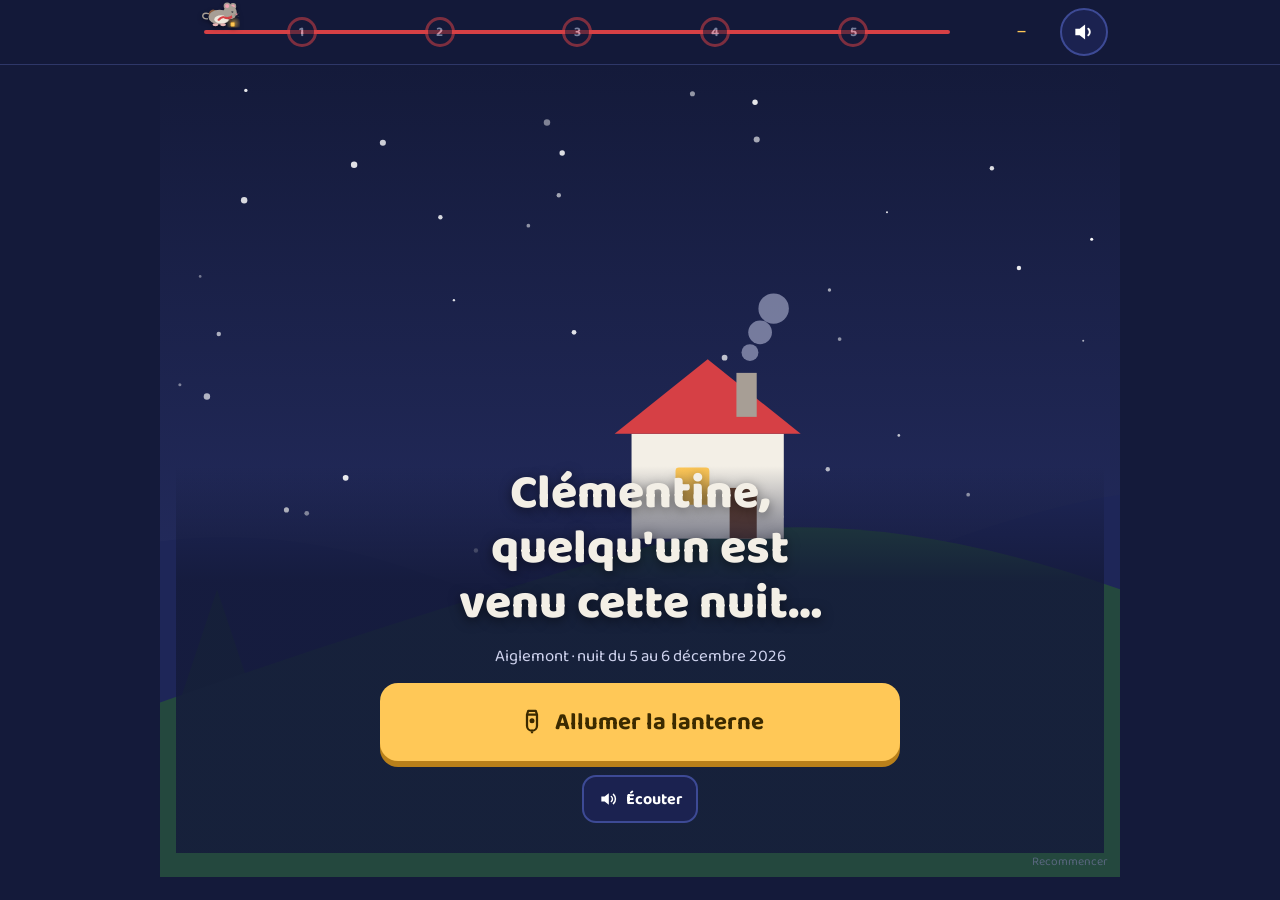
==== index.html @ ec17281b "La nuit de la Petite Souris" ====
<!doctype html>
<html lang="fr">
<head>
<meta charset="utf-8">
<meta name="viewport" content="width=device-width, initial-scale=1, viewport-fit=cover">
<meta name="robots" content="noindex, nofollow">
<meta name="theme-color" content="#141A3A">
<title>La nuit de la Petite Souris</title>
<link rel="icon" href="data:image/svg+xml,%3Csvg xmlns='http://www.w3.org/2000/svg' viewBox='0 0 64 64'%3E%3Ccircle cx='18' cy='18' r='12' fill='%23A79E95'/%3E%3Ccircle cx='46' cy='18' r='12' fill='%23A79E95'/%3E%3Ccircle cx='18' cy='18' r='7' fill='%23F2A3B5'/%3E%3Ccircle cx='46' cy='18' r='7' fill='%23F2A3B5'/%3E%3Ccircle cx='32' cy='36' r='22' fill='%23A79E95'/%3E%3Ccircle cx='24' cy='34' r='3' fill='%232B2B33'/%3E%3Ccircle cx='40' cy='34' r='3' fill='%232B2B33'/%3E%3Ccircle cx='32' cy='43' r='3.5' fill='%23E98BA0'/%3E%3Cpath d='M14 52q18 10 36 0v6q-18 10-36 0z' fill='%23D64045'/%3E%3C/svg%3E">
<link rel="stylesheet" href="css/style.css">
<link rel="stylesheet" href="css/diplome.css">
</head>
<body>
<header class="fil" id="fil"></header>
<main id="scene" class="scene" aria-live="polite"></main>
<div id="toast" role="status"></div>
<script src="config.js"></script>
<script src="js/data.js"></script>
<script src="js/art.js"></script>
<script src="js/audio.js"></script>
<script src="js/tts.js"></script>
<script src="js/certificat.js"></script>
<script src="js/app.js"></script>
</body>
</html>
---- css/style.css ----
/* La nuit de la Petite Souris — styles (tablette et téléphone d'abord) */
@font-face{font-family:'Baloo 2';src:url('../fonts/baloo2.woff2') format('woff2');font-weight:400 800;font-display:swap}
@font-face{font-family:'Patrick Hand';src:url('../fonts/patrickhand.woff2') format('woff2');font-display:swap}
@font-face{font-family:'Share Tech Mono';src:url('../fonts/sharetechmono.woff2') format('woff2');font-display:swap}
@font-face{font-family:'Libre Baskerville';src:url('../fonts/librebaskerville.woff2') format('woff2');font-display:swap}
@font-face{font-family:'Libre Baskerville';src:url('../fonts/librebaskerville-italic.woff2') format('woff2');font-style:italic;font-display:swap}

:root{
  --nuit:#141A3A; --nuit2:#273066; --nuit3:#1b2250; --encre:#1F2235; --papier:#FFF6E0; --papier2:#f7ecd0;
  --lanterne:#FFC857; --lanterne2:#b9801a; --rouge:#D64045; --rouge2:#9a2a32; --rose:#F2A3B5; --souris:#A79E95;
  --foret:#2F5D50; --meuse:#3E7C8F; --cam:#39FF14; --cam2:#2fbf2f; --cambg:#06180B; --or:#C9A227; --clair:#F3EFE6; --muet:#cfd3ee;
  --display:'Baloo 2','Trebuchet MS',sans-serif; --hand:'Patrick Hand','Segoe Print','Comic Sans MS',cursive; --mono:'Share Tech Mono',Consolas,monospace; --serif:'Libre Baskerville',Georgia,serif;
  --fil-h:64px;
}
*{box-sizing:border-box}
html{-webkit-text-size-adjust:100%}
body{margin:0;background:var(--nuit);color:var(--clair);font-family:var(--display);font-size:18px;line-height:1.4;overflow-x:hidden;min-height:100%}
button,a.btn{font-family:inherit}
h1,h2,h3{line-height:1.15;margin:0;text-wrap:balance}
p{margin:.4rem 0}
.ico{width:1.25em;height:1.25em;flex:none}
[hidden]{display:none!important}
:focus-visible{outline:3px solid var(--lanterne);outline-offset:2px}

/* ---------- Fil rouge (en-tête) ---------- */
.fil{position:sticky;top:0;z-index:20;background:rgba(20,26,58,.92);backdrop-filter:blur(6px);border-bottom:1px solid #2e3768;padding-top:env(safe-area-inset-top,0px)}
.fil-in{display:flex;align-items:center;gap:10px;max-width:960px;margin:0 auto;height:var(--fil-h);padding-left:max(12px,env(safe-area-inset-left,0px));padding-right:max(12px,env(safe-area-inset-right,0px))}
.ruban{position:relative;flex:1;height:44px;min-width:0}
.fil-ligne{position:absolute;left:4%;right:4%;top:50%;height:4px;margin-top:-2px;background:var(--rouge);border-radius:2px}
.perle{position:absolute;top:50%;width:30px;height:30px;margin:-15px 0 0 -15px;border-radius:50%;border:3px solid var(--rouge);background:var(--nuit);color:var(--muet);font:700 .85rem var(--display);padding:0;cursor:pointer}
.perle[data-n="1"]{left:16%}.perle[data-n="2"]{left:33%}.perle[data-n="3"]{left:50%}.perle[data-n="4"]{left:67%}.perle[data-n="5"]{left:84%}
.perle.faite{background:var(--rouge);color:#fff}
.perle.active{background:var(--lanterne);border-color:var(--lanterne);color:#3b2a00;transform:scale(1.15)}
.perle:not(.ouverte){opacity:.55}
.fil-souris{position:absolute;top:50%;left:6%;width:38px;height:30px;margin:-34px 0 0 -19px;transition:left .8s cubic-bezier(.4,0,.2,1);pointer-events:none;filter:drop-shadow(0 2px 2px rgba(0,0,0,.5))}
.fil-souris svg{width:100%;height:100%}
.heure{font-family:var(--mono);font-size:1.05rem;color:var(--lanterne);min-width:3.4em;text-align:center;font-variant-numeric:tabular-nums}
.btn-ico{width:48px;height:48px;border-radius:50%;border:2px solid #3d4a95;background:#1b2250;color:#fff;display:grid;place-items:center;cursor:pointer;padding:0}
.btn-ico .ico{width:26px;height:26px}

/* ---------- Mise en page générale ---------- */
.scene{max-width:960px;margin:0 auto;padding:12px max(16px,env(safe-area-inset-left,0px)) 48px max(16px,env(safe-area-inset-right,0px))}
.barre{display:flex;flex-wrap:wrap;align-items:center;justify-content:space-between;gap:8px 12px;margin:4px 0 10px}
.barre h2{font-size:clamp(1.35rem,4.6vw,1.9rem);font-weight:800}
.actions{display:flex;gap:8px;flex-wrap:wrap}
.consigne{color:var(--muet);font-size:1.05rem;margin:0 0 10px}
.fin{display:flex;flex-direction:column;align-items:center;gap:12px;margin:16px 0 8px}

/* Boutons : gros, pour le pouce */
.btn{min-height:64px;font:700 1.2rem var(--display);border-radius:18px;padding:0 1.3rem;border:0;cursor:pointer;display:inline-flex;align-items:center;justify-content:center;gap:.5rem;text-decoration:none;color:inherit;-webkit-tap-highlight-color:transparent;transition:transform .12s,box-shadow .12s}
.btn:active{transform:translateY(3px)}
.btn-grand{width:100%;max-width:520px;min-height:78px;font-size:1.5rem}
.btn-or{background:var(--lanterne);color:#3b2a00;box-shadow:0 6px 0 var(--lanterne2)}
.btn-or:active{box-shadow:0 3px 0 var(--lanterne2)}
.btn-rouge{background:var(--rouge);color:#fff;box-shadow:0 6px 0 var(--rouge2)}
.btn-rouge:active{box-shadow:0 3px 0 var(--rouge2)}
.btn-petit{min-height:48px;font-size:1rem;background:#1b2250;color:#fff;border:2px solid #3d4a95;border-radius:14px;padding:0 .9rem}
.btn-petit.on,.btn-petit.parle{background:#3d4a95}
.btn small{font-size:.75em;font-weight:500;opacity:.8}

/* ---------- Chapitre 0 ---------- */
.ch0{position:relative;min-height:calc(100vh - var(--fil-h) - 24px);display:flex;flex-direction:column;justify-content:flex-end;margin:-12px calc(-1 * max(16px,env(safe-area-inset-left,0px))) -48px calc(-1 * max(16px,env(safe-area-inset-right,0px)));padding:0 max(16px,env(safe-area-inset-left,0px)) 24px}
.ch0 .ciel{position:absolute;inset:0;overflow:hidden;z-index:0}
.ciel-svg{width:100%;height:100%;display:block}
.ch0-texte{position:relative;z-index:1;display:flex;flex-direction:column;align-items:center;gap:14px;text-align:center;padding-bottom:12px;background:linear-gradient(transparent,rgba(20,26,58,.85) 30%)}
.titre{font-size:clamp(1.8rem,6.5vw,3rem);font-weight:800;text-shadow:0 3px 12px rgba(0,0,0,.5);max-width:14ch}
.sous{color:var(--muet);font-size:1.05rem;margin:0}
.recommencer{position:absolute;right:12px;bottom:6px;z-index:2;font-size:.75rem;color:#6e7399;text-decoration:none;opacity:.7}
.ciel-svg .chemin0,.ciel-svg .qui{opacity:0;transition:opacity 1s}
.ch0.allume .ciel-svg .chemin0,.ch0.allume .ciel-svg .qui{opacity:1}
.ciel-svg .fenetre{animation:lueur 3s ease-in-out infinite alternate}
.ciel-svg .fumee circle{animation:fumee 4s ease-in-out infinite}
.ciel-svg .fumee circle:nth-child(2){animation-delay:1.3s}.ciel-svg .fumee circle:nth-child(3){animation-delay:2.6s}
@keyframes lueur{from{opacity:.75}to{opacity:1}}
@keyframes fumee{0%{opacity:0;transform:translateY(0)}30%{opacity:.5}100%{opacity:0;transform:translateY(-18px)}}
.ch0.allume #btn-start{box-shadow:0 0 0 6px rgba(255,200,87,.35),0 6px 0 var(--lanterne2)}

/* ---------- Chapitre 1 : carte et journal ---------- */
.carte-wrap{border-radius:16px;overflow:hidden;border:2px solid #2e3768;background:var(--nuit)}
.carte{width:100%;height:auto;display:block}
.carte .lbl{font-family:var(--display);font-size:22px;font-weight:700;fill:#cfd3ee;text-anchor:middle}
.carte .lbl.petit{font-size:17px}
.carte #bateau{opacity:0;transition:opacity .3s}
.carte #bateau.on{opacity:1}
.carte #marqueur.flotte use{transform:translateY(-6px)}
.carte #marqueur.tremble{animation:tremble .5s ease-in-out 3}
@keyframes tremble{0%,100%{translate:0 0}25%{translate:-4px 0}75%{translate:4px 0}}
.carte .tap{cursor:pointer}
.carte #marionnettiste.pouss .geant{transform:translateY(-6px)}
.carte .geant{transition:transform .2s}
.journal{list-style:none;padding:0;margin:12px 0 0;display:grid;gap:6px;max-height:38vh;overflow:auto;scroll-behavior:smooth}
.journal li{display:grid;grid-template-columns:62px 1fr;gap:10px;align-items:baseline;background:var(--nuit3);border-radius:12px;padding:8px 12px;animation:pop .35s ease-out}
.journal time{font-family:var(--mono);color:var(--lanterne);font-size:1rem}
.journal li.alerte{background:#4a1f26;border:2px solid var(--rouge);font-weight:700}
@keyframes pop{from{opacity:0;transform:translateY(8px)}to{opacity:1;transform:none}}
.alerte-txt{display:flex;align-items:center;gap:8px;font-weight:800;font-size:1.25rem;color:var(--rouge);background:#2a1418;border-radius:12px;padding:8px 14px;margin:0}

/* ---------- Chapitre 2 : le jeu ---------- */
.jeu-wrap{border-radius:16px;overflow:hidden;border:2px solid #2e3768}
.jeu{width:100%;height:auto;display:block}
.jeu .z{font-family:var(--display);font-weight:800;font-size:30px;fill:#F3EFE6}
.jeu .z.petit{font-size:22px}
.jeu #zzz{opacity:1;transition:opacity .2s}
.jeu #chat:not([data-etat="dort"]) #zzz{opacity:0}
.jeu #chat[data-etat="dort"] .z{animation:zz 1.6s ease-in-out infinite}
.jeu #chat[data-etat="dort"] .z.petit{animation-delay:.5s}
@keyframes zz{0%{opacity:.3;transform:translateY(0)}50%{opacity:1;transform:translateY(-6px)}100%{opacity:.3;transform:translateY(0)}}
.jeu #chat[data-etat="reveille"] .oeil-ferme,.jeu #chat:not([data-etat="reveille"]) .oeil-ouvert{display:none}
.jeu #chat:not([data-etat="baille"]) .bouche-ouverte,.jeu #chat[data-etat="baille"] .bouche-fermee{display:none}
.jeu #queue{transform-box:fill-box;transform-origin:100% 50%}
.jeu #chat[data-etat="baille"] #queue{animation:twitch .22s ease-in-out 5}
.jeu #chat[data-etat="reveille"] #queue{animation:twitch .35s ease-in-out infinite}
@keyframes twitch{0%,100%{transform:rotate(0)}50%{transform:rotate(-14deg)}}
.jeu #bulle{opacity:0;transition:opacity .15s}
.jeu #bulle.on{opacity:1}
.jeu .bulle-txt{font-family:var(--display);font-weight:800;font-size:26px;fill:#1F2235;text-anchor:middle}
.jeu #jeu-souris{transition:transform .15s linear}
.jeu #jeu-souris.boule use{transform:scale(.85) translate(10px,16px) rotate(-10deg)}
.jeu #jeu-souris.marche .p1{animation:pas .3s ease-in-out infinite}
.jeu #jeu-souris.marche .p2{animation:pas .3s ease-in-out infinite reverse}
@keyframes pas{0%,100%{transform:translateX(0)}50%{transform:translateX(6px)}}
.jeu #jeu-souris.saute{animation:saut .6s ease-in-out 3}
@keyframes saut{0%,100%{translate:0 0}50%{translate:0 -24px}}
.jauge{position:relative;height:30px;border-radius:15px;background:var(--nuit3);border:2px solid #3d4a95;margin:12px 0;overflow:hidden}
.jauge-in{height:100%;background:linear-gradient(90deg,#FFC857,#ffdc8a);width:0;transition:width .15s linear}
.jauge span{position:absolute;inset:0;display:grid;place-items:center;font-weight:700;font-size:.95rem;color:#fff;text-shadow:0 1px 2px rgba(0,0,0,.6)}
.btn-tenir{touch-action:none;user-select:none;-webkit-user-select:none;-webkit-touch-callout:none;display:flex;margin:0 auto;flex-direction:column;gap:0;line-height:1.1;min-height:96px}
.btn-tenir.on{transform:translateY(4px);box-shadow:0 2px 0 var(--lanterne2);background:#ffd978}
.bravo{font-size:1.5rem;font-weight:800;text-align:center;margin:0}
.bravo .h{font-family:var(--mono);color:var(--lanterne);font-size:1.1rem;margin-left:.4em}

/* ---------- Chapitre 3 : la caméra ---------- */
.cam{position:relative;aspect-ratio:4/3;width:100%;max-width:720px;margin:0 auto;background:var(--cambg);border-radius:12px;overflow:hidden;border:3px solid #1d4d26;font-family:var(--mono);color:var(--cam)}
.cam .camsvg{position:absolute;inset:0;width:100%;height:100%}
.cam-hud{position:absolute;top:0;left:0;right:0;display:flex;justify-content:space-between;gap:6px;padding:6px 10px;font-size:clamp(.72rem,2.6vw,1rem);z-index:3;text-shadow:0 0 6px rgba(57,255,20,.6)}
.rec{color:#ff5a5a;animation:blink 1s steps(1) infinite;text-shadow:0 0 6px rgba(255,90,90,.7)}
@keyframes blink{50%{opacity:.15}}
.dets{position:absolute;inset:0;z-index:2;pointer-events:none}
.det{position:absolute;border:2px solid var(--cam);border-radius:3px;box-shadow:0 0 8px rgba(57,255,20,.35);transition:left .9s ease-in-out,top .9s ease-in-out;animation:apparait .3s steps(3)}
.det span{position:absolute;left:-2px;bottom:100%;background:var(--cam);color:#03230a;font-size:clamp(.58rem,2.2vw,.86rem);padding:1px 5px;white-space:nowrap;font-weight:700;letter-spacing:.02em}
.det.bas span{bottom:auto;top:100%}
.det.droite span{left:100%;bottom:auto;top:-2px;margin-left:4px}
@keyframes apparait{from{opacity:0}to{opacity:1}}
.cam-souris,.cam-bateau{transition:transform 2.4s ease-in-out}
.cam.instant .cam-souris,.cam.instant .cam-bateau,.cam.instant .det{transition:none!important;animation:none!important}
.cam #dent1{transition:transform 1.2s ease-in,opacity 1.2s}
.cam #dent1.prise{transform:translate(-50px,-40px) scale(.2);opacity:0}
.cam #cs2.coucou use{animation:coucou .5s ease-in-out 3}
@keyframes coucou{0%,100%{transform:rotate(0)}50%{transform:rotate(-8deg)}}
.cam-grain{position:absolute;inset:0;pointer-events:none;z-index:4;background:repeating-linear-gradient(0deg,rgba(0,0,0,.22) 0 2px,transparent 2px 4px);mix-blend-mode:multiply}
.cam-grain::after{content:"";position:absolute;inset:-60%;background-image:radial-gradient(rgba(57,255,20,.09) 1px,transparent 1.5px);background-size:7px 7px;animation:grain .35s steps(3) infinite;opacity:.9}
@keyframes grain{0%{transform:translate(0,0)}33%{transform:translate(-9px,6px)}66%{transform:translate(7px,-8px)}100%{transform:translate(-3px,3px)}}
.cam::before{content:"";position:absolute;inset:0;z-index:5;pointer-events:none;background:radial-gradient(ellipse at center,transparent 55%,rgba(0,0,0,.55) 100%)}
.preuve{position:absolute;inset:0;z-index:6;display:none;flex-direction:column;align-items:center;justify-content:center;gap:6px;background:rgba(6,24,11,.35)}
.cam.fin .preuve{display:flex}
.preuve span{border:6px solid var(--rouge);color:var(--rouge);font:800 clamp(2rem,9vw,3.2rem) var(--display);padding:2px 20px;transform:rotate(-12deg);background:rgba(6,24,11,.75);letter-spacing:.05em}
.preuve small{font-size:clamp(.7rem,2.4vw,.95rem);background:rgba(6,24,11,.8);padding:2px 8px}

/* ---------- Chapitre 4 : la lettre ---------- */
.env-stage{display:flex;flex-direction:column;align-items:center}
.env{width:min(100%,560px);height:auto;display:block;overflow:visible}
.env-nom{font-family:var(--hand);font-size:26px;fill:#5c4a1e;text-anchor:middle}
.env #rabat{transform-box:view-box;transform-origin:200px 60px;transition:transform .7s ease-in-out}
.env.ouverte #rabat{transform:scaleY(-1)}
.env #cachet{cursor:pointer;transform-box:fill-box;transform-origin:center;animation:pulse 1.6s ease-in-out infinite;transition:transform .6s ease-in,opacity .6s}
.env.ouverte #cachet{animation:none;transform:translateY(80px) rotate(35deg);opacity:0}
@keyframes pulse{0%,100%{transform:scale(1)}50%{transform:scale(1.08)}}
.lettre-stage{display:flex;flex-direction:column;align-items:center;animation:pop .5s ease-out}
.papier{width:min(100%,640px);background:var(--papier);color:var(--encre);font-family:var(--hand);font-size:clamp(1.3rem,4.4vw,1.75rem);line-height:1.45;border-radius:8px;padding:26px 22px 22px;box-shadow:0 12px 32px rgba(0,0,0,.45);background-image:linear-gradient(90deg,transparent 0 36px,rgba(214,64,69,.25) 36px 37px,transparent 37px)}
.ligne{margin:0 0 .45em;min-height:1.45em;padding:0 0 0 20px;opacity:.001;transition:opacity .3s;border-radius:6px}
.ligne.vue{opacity:1}
.ligne.parle{background:#ffe9a8}
.ligne.sign{text-align:right;margin-top:.5em;font-size:1.05em;min-height:0}
.ligne.sign+.ligne.sign{margin-top:0;font-size:.95em;color:#5c4a1e}
.ligne.ps{font-size:.9em;color:#5c4a1e;margin-top:.5em}

/* ---------- Chapitre 5 : le diplôme ---------- */
.diplome-wrap{display:flex;justify-content:center}
.diplome-wrap .diplome{width:min(100%,680px)}
.confettis{position:fixed;inset:0;pointer-events:none;z-index:15;overflow:hidden}
.confettis i{position:absolute;top:-20px;width:10px;height:16px;border-radius:2px;animation:tombe 4s linear infinite}
@keyframes tombe{0%{transform:translateY(0) rotate(0);opacity:1}100%{transform:translateY(105vh) rotate(720deg);opacity:.2}}

/* ---------- Chapitre secret ---------- */
.voile{position:fixed;inset:0;z-index:30;background:rgba(10,12,30,.85);display:grid;place-items:center;padding:12px;opacity:0;transition:opacity .4s}
.voile.on{opacity:1}
.scene13{position:relative;width:min(100%,560px);background:var(--nuit3);border-radius:18px;overflow:hidden;border:3px solid var(--rouge)}
.rideau{position:absolute;top:0;bottom:0;width:52%;background:repeating-linear-gradient(90deg,#D64045 0 18px,#b4323b 18px 36px);z-index:2;transition:transform .9s cubic-bezier(.6,0,.3,1)}
.rideau.g{left:0}.rideau.d{right:0}
.voile.ouvert .rideau.g{transform:translateX(-100%)}.voile.ouvert .rideau.d{transform:translateX(100%)}
.s13-in{padding:14px 16px 16px;display:flex;flex-direction:column;gap:10px;align-items:center}
.s13-titre{font-weight:800;font-size:1.3rem;color:var(--lanterne)}
.tableau svg{width:100%;height:auto;border-radius:12px;display:block}
.tab-txt{font-size:1.2rem;text-align:center;margin:0;min-height:2.6em}
.tab-actions{display:flex;flex-direction:column;align-items:center;gap:8px;width:100%}

/* ---------- Toast ---------- */
#toast{position:fixed;left:0;right:0;bottom:calc(16px + env(safe-area-inset-bottom,0px));display:flex;justify-content:center;pointer-events:none;z-index:40;opacity:0;transform:translateY(16px);transition:opacity .3s,transform .3s}
#toast.on{opacity:1;transform:none}
.toast-in{display:flex;align-items:center;gap:10px;background:var(--papier);color:var(--encre);font-weight:700;border-radius:999px;padding:8px 18px 8px 10px;box-shadow:0 8px 24px rgba(0,0,0,.45);max-width:92vw}

/* ---------- Tablette et plus large ---------- */
@media (min-width:700px){
  body{font-size:19px}
  .journal{max-height:260px}
  .ch0-texte{padding-bottom:30px}
  .btn-tenir{max-width:420px}
}

/* ---------- Mouvement réduit ---------- */
@media (prefers-reduced-motion:reduce){
  *,*::before,*::after{animation:none!important;transition:none!important;scroll-behavior:auto!important}
  .cam-grain::after{display:none}
  .rec{opacity:1}
}
@media print{.fil,#toast,.btn,.recommencer{display:none!important}}
---- css/diplome.css ----
/* Le diplôme : à l'écran (chapitre 5) et à l'impression (certificat.html, A4) */
.diplome{background:#FFF6E0;color:#1F2235;font-family:'Libre Baskerville',Georgia,serif;padding:12px;border-radius:6px;box-shadow:0 12px 32px rgba(0,0,0,.35)}
.dip-bord{position:relative;border:4px double #C9A227;padding:22px 18px 18px;text-align:center}
.dip-coin{position:absolute;width:26px;height:26px;border:3px solid #C9A227}
.dip-coin.c1{left:6px;top:6px;border-right:0;border-bottom:0}.dip-coin.c2{right:6px;top:6px;border-left:0;border-bottom:0}
.dip-coin.c3{left:6px;bottom:6px;border-right:0;border-top:0}.dip-coin.c4{right:6px;bottom:6px;border-left:0;border-top:0}
.dip-entete{font-size:clamp(1.2rem,4.4vw,1.9rem);letter-spacing:.14em;text-transform:uppercase;color:#7a6220;font-weight:700}
.dip-sous{font-style:italic;color:#7a6220;font-size:clamp(.95rem,3vw,1.15rem)}
.dip-decerne{margin-top:14px;font-size:.95rem;color:#5c4a1e}
.dip-nom{font-family:'Baloo 2','Trebuchet MS',sans-serif;font-weight:800;font-size:clamp(2.2rem,9vw,3.6rem);color:#D64045;line-height:1.1}
.dip-texte{font-size:clamp(.95rem,3vw,1.1rem);line-height:1.5;margin:10px auto 0;max-width:34em}
.dip-milieu{display:flex;flex-wrap:wrap;gap:14px;justify-content:center;align-items:center;margin-top:14px}
.dip-machoire{flex:0 1 260px;max-width:100%}
.machoire{width:100%;height:auto;display:block}
.machoire-legende{font-size:.72rem;color:#7a6220;font-style:italic;text-align:center;margin-top:2px}
.dip-badges{flex:1 1 260px;display:flex;flex-wrap:wrap;justify-content:center;gap:10px}
.badge-dip{display:flex;flex-direction:column;align-items:center;gap:2px;width:86px;font-family:'Baloo 2',sans-serif;font-weight:700;font-size:.72rem;line-height:1.1;color:#1F2235}
.badge-dip.off{opacity:.3;filter:grayscale(1)}
.badge-ico{display:block}
.dip-pied{display:flex;flex-wrap:wrap;justify-content:space-between;align-items:flex-end;gap:12px;margin-top:18px;text-align:left}
.dip-date{font-size:.9rem;line-height:1.4;color:#5c4a1e;flex:1 1 150px}
.dip-tampon{flex:0 0 auto}
.tampon{width:108px;height:108px;display:block;transform:rotate(-8deg)}
.dip-sign{flex:1 1 170px;text-align:right;display:flex;flex-direction:column;align-items:flex-end}
.dip-sign .sign{font-family:'Patrick Hand',cursive;font-size:2.2rem;color:#1F2235;line-height:1;transform:rotate(-4deg);display:inline-block;border-bottom:2px solid #C9A227;padding:0 6px 2px}
.dip-sign small{font-size:.78rem;color:#5c4a1e;line-height:1.3}
.dip-sourire{margin-top:16px;border:2px dashed #C9A227;border-radius:10px;height:74px;display:grid;place-items:center;color:#a08a4a;font-style:italic;font-size:.95rem}

@media print{
  @page{size:A4 portrait;margin:12mm}
  html,body{background:#fff!important;color:#000}
  .diplome{box-shadow:none;border-radius:0;padding:0;width:100%;min-height:calc(297mm - 26mm)}
  .dip-bord{min-height:calc(297mm - 26mm);display:flex;flex-direction:column;justify-content:space-between;padding:18mm 14mm 14mm}
  .dip-nom{font-size:3.4rem}
  .dip-entete{font-size:1.9rem}
  .dip-texte{font-size:1.1rem}
  .badge-dip{width:92px;font-size:.78rem}
  .dip-sourire{height:120px;margin-top:10mm}
  .tampon{width:120px;height:120px}
  *{-webkit-print-color-adjust:exact;print-color-adjust:exact}
}
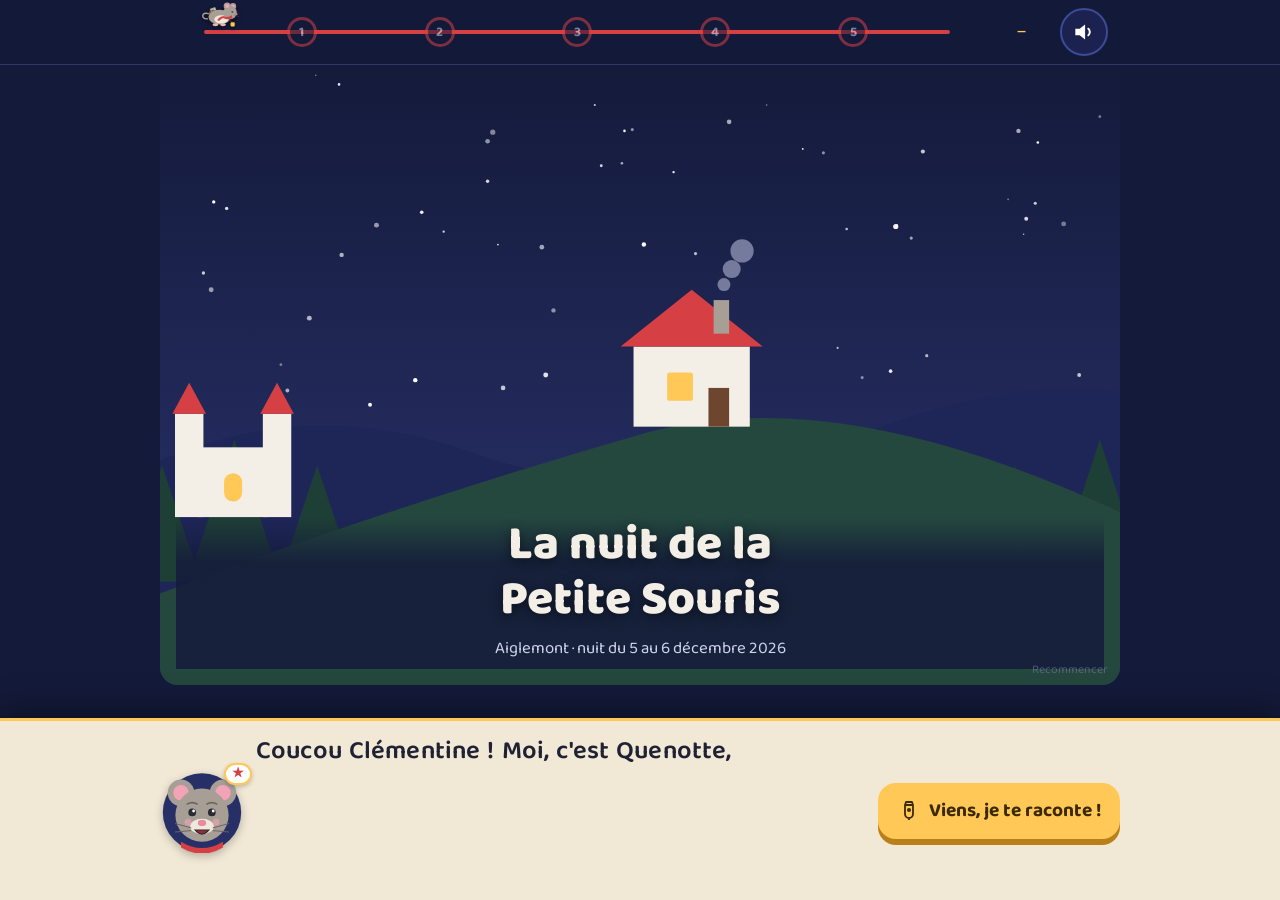
==== commit 2ceebfcc: "Refonte : narration de Quenotte, six scènes interactives, musique générée - Chapitre 1 en six scènes" ====
--- a/index.html
+++ b/index.html
@@ -12,13 +12,17 @@
 </head>
 <body>
 <header class="fil" id="fil"></header>
-<main id="scene" class="scene" aria-live="polite"></main>
+<main id="scene" class="scene"></main>
+<footer id="bandeau" class="bandeau" aria-label="Quenotte raconte"></footer>
 <div id="toast" role="status"></div>
 <script src="config.js"></script>
 <script src="js/data.js"></script>
 <script src="js/art.js"></script>
+<script src="js/decors.js"></script>
 <script src="js/audio.js"></script>
-<script src="js/tts.js"></script>
+<script src="js/musique.js"></script>
+<script src="js/narration.js"></script>
+<script src="js/scenes.js"></script>
 <script src="js/certificat.js"></script>
 <script src="js/app.js"></script>
 </body>
--- a/css/style.css
+++ b/css/style.css
@@ -10,7 +10,7 @@
   --lanterne:#FFC857; --lanterne2:#b9801a; --rouge:#D64045; --rouge2:#9a2a32; --rose:#F2A3B5; --souris:#A79E95;
   --foret:#2F5D50; --meuse:#3E7C8F; --cam:#39FF14; --cam2:#2fbf2f; --cambg:#06180B; --or:#C9A227; --clair:#F3EFE6; --muet:#cfd3ee;
   --display:'Baloo 2','Trebuchet MS',sans-serif; --hand:'Patrick Hand','Segoe Print','Comic Sans MS',cursive; --mono:'Share Tech Mono',Consolas,monospace; --serif:'Libre Baskerville',Georgia,serif;
-  --fil-h:64px;
+  --fil-h:64px; --bandeau-h:170px;
 }
 *{box-sizing:border-box}
 html{-webkit-text-size-adjust:100%}
@@ -39,30 +39,65 @@
 .btn-ico .ico{width:26px;height:26px}
 
 /* ---------- Mise en page générale ---------- */
-.scene{max-width:960px;margin:0 auto;padding:12px max(16px,env(safe-area-inset-left,0px)) 48px max(16px,env(safe-area-inset-right,0px))}
-.barre{display:flex;flex-wrap:wrap;align-items:center;justify-content:space-between;gap:8px 12px;margin:4px 0 10px}
-.barre h2{font-size:clamp(1.35rem,4.6vw,1.9rem);font-weight:800}
+.scene{max-width:960px;margin:0 auto;padding:10px max(14px,env(safe-area-inset-left,0px)) calc(var(--bandeau-h) + 24px) max(14px,env(safe-area-inset-right,0px))}
+.barre{display:flex;flex-wrap:wrap;align-items:center;justify-content:space-between;gap:8px 12px;margin:2px 0 8px}
 .actions{display:flex;gap:8px;flex-wrap:wrap}
+.decor-titre{display:flex;align-items:center;gap:10px;font-size:clamp(1.2rem,4.2vw,1.6rem);font-weight:800;margin:4px 0 8px;color:var(--clair)}
+.decor-heure{font-family:var(--mono);font-weight:400;font-size:.8em;color:var(--lanterne);background:var(--nuit3);border:1px solid #3d4a95;border-radius:999px;padding:2px 10px;white-space:nowrap}
 .consigne{color:var(--muet);font-size:1.05rem;margin:0 0 10px}
 .fin{display:flex;flex-direction:column;align-items:center;gap:12px;margin:16px 0 8px}
 
 /* Boutons : gros, pour le pouce */
-.btn{min-height:64px;font:700 1.2rem var(--display);border-radius:18px;padding:0 1.3rem;border:0;cursor:pointer;display:inline-flex;align-items:center;justify-content:center;gap:.5rem;text-decoration:none;color:inherit;-webkit-tap-highlight-color:transparent;transition:transform .12s,box-shadow .12s}
+.btn{min-height:60px;font:700 1.15rem var(--display);border-radius:18px;padding:0 1.2rem;border:0;cursor:pointer;display:inline-flex;align-items:center;justify-content:center;gap:.5rem;text-decoration:none;color:inherit;-webkit-tap-highlight-color:transparent;transition:transform .12s,box-shadow .12s}
 .btn:active{transform:translateY(3px)}
-.btn-grand{width:100%;max-width:520px;min-height:78px;font-size:1.5rem}
+.btn-grand{width:100%;max-width:520px;min-height:74px;font-size:1.4rem}
 .btn-or{background:var(--lanterne);color:#3b2a00;box-shadow:0 6px 0 var(--lanterne2)}
 .btn-or:active{box-shadow:0 3px 0 var(--lanterne2)}
 .btn-rouge{background:var(--rouge);color:#fff;box-shadow:0 6px 0 var(--rouge2)}
 .btn-rouge:active{box-shadow:0 3px 0 var(--rouge2)}
-.btn-petit{min-height:48px;font-size:1rem;background:#1b2250;color:#fff;border:2px solid #3d4a95;border-radius:14px;padding:0 .9rem}
-.btn-petit.on,.btn-petit.parle{background:#3d4a95}
+.btn-petit{min-height:46px;font-size:1rem;background:#1b2250;color:#fff;border:2px solid #3d4a95;border-radius:14px;padding:0 .9rem}
+.btn-petit.on{background:#3d4a95}
 .btn small{font-size:.75em;font-weight:500;opacity:.8}
+.btn.pop{animation:pop .4s ease-out}
+@keyframes pop{from{opacity:0;transform:translateY(8px)}to{opacity:1;transform:none}}
+
+/* ---------- Bandeau de narration (Quenotte parle) ---------- */
+.bandeau{position:fixed;left:0;right:0;bottom:0;z-index:25;background:rgba(255,246,224,.94);color:var(--encre);border-top:3px solid var(--lanterne);box-shadow:0 -10px 30px rgba(0,0,0,.35);backdrop-filter:blur(8px);padding:10px max(12px,env(safe-area-inset-left,0px)) calc(10px + env(safe-area-inset-bottom,0px)) max(12px,env(safe-area-inset-right,0px));transition:transform .5s cubic-bezier(.4,0,.2,1);cursor:pointer}
+.bandeau.cache{transform:translateY(110%)}
+.bandeau-in{max-width:960px;margin:0 auto;display:grid;grid-template-columns:64px 1fr;grid-template-areas:"portrait texte" "actions actions";gap:6px 12px;align-items:start}
+.bandeau-portrait{grid-area:portrait;position:relative;width:64px;height:64px}
+.portrait{width:100%;height:100%;display:block;filter:drop-shadow(0 3px 4px rgba(0,0,0,.25))}
+.portrait.hop{animation:hop .5s ease-out}
+@keyframes hop{0%{transform:scale(1)}40%{transform:scale(1.1) rotate(-4deg)}100%{transform:scale(1)}}
+.bandeau-bulle{position:absolute;right:-8px;top:-6px;min-width:22px;height:22px;padding:0 6px;border-radius:12px;background:#fff;border:2px solid var(--lanterne);color:var(--rouge);font:800 .8rem var(--display);display:none;align-items:center;justify-content:center;box-shadow:0 2px 4px rgba(0,0,0,.2)}
+.bandeau-bulle.on{display:inline-flex;animation:pop .3s ease-out}
+.bandeau-texte{grid-area:texte;margin:0;font-size:clamp(1.22rem,4.3vw,1.6rem);font-weight:600;line-height:1.55;word-spacing:.08em;letter-spacing:.005em;min-height:2.6em;align-self:center;text-wrap:pretty}
+.bandeau.chuchote .bandeau-texte{font-style:italic;color:#3a3550}
+.bandeau-texte .mot{opacity:0;transition:opacity .35s ease-out}
+.bandeau-texte .mot.vu{opacity:1}
+.bandeau-actions{grid-area:actions;display:flex;justify-content:center;gap:8px;flex-wrap:wrap}
+.bandeau-actions:empty{display:none}
+.bandeau-actions .btn{min-height:56px;font-size:1.2rem;width:100%;max-width:420px}
+/* Expressions du portrait */
+.portrait .yeux-grands,.portrait .yeux-doux,.portrait .oeil-clin,.portrait .bouche-joie,.portrait .bouche-o,.portrait .bouche-triste,.portrait .patte-chut{display:none}
+.portrait[data-expr="joie"] .bouche-sourire{display:none}.portrait[data-expr="joie"] .bouche-joie{display:block}
+.portrait[data-expr="surprise"] .yeux-ouverts,.portrait[data-expr="surprise"] .bouche-sourire{display:none}
+.portrait[data-expr="surprise"] .yeux-grands,.portrait[data-expr="surprise"] .bouche-o{display:block}
+.portrait[data-expr="surprise"] .sourcils{transform:translateY(-5px)}
+.portrait[data-expr="chuchote"] .yeux-ouverts{display:none}
+.portrait[data-expr="chuchote"] .yeux-doux,.portrait[data-expr="chuchote"] .patte-chut{display:block}
+.portrait[data-expr="clin"] .yeux-ouverts{display:none}.portrait[data-expr="clin"] .oeil-clin{display:block}
+.portrait[data-expr="triste"] .yeux-ouverts,.portrait[data-expr="triste"] .bouche-sourire{display:none}
+.portrait[data-expr="triste"] .yeux-doux,.portrait[data-expr="triste"] .bouche-triste{display:block}
+.portrait[data-expr="triste"] .sg{transform:rotate(12deg)}.portrait[data-expr="triste"] .sd{transform:rotate(-12deg)}
+.portrait .sg,.portrait .sd{transform-box:fill-box;transform-origin:center}
+.portrait .sourcils{transition:transform .3s}
 
 /* ---------- Chapitre 0 ---------- */
-.ch0{position:relative;min-height:calc(100vh - var(--fil-h) - 24px);display:flex;flex-direction:column;justify-content:flex-end;margin:-12px calc(-1 * max(16px,env(safe-area-inset-left,0px))) -48px calc(-1 * max(16px,env(safe-area-inset-right,0px)));padding:0 max(16px,env(safe-area-inset-left,0px)) 24px}
+.ch0{position:relative;min-height:calc(100vh - var(--fil-h) - var(--bandeau-h) - 34px);display:flex;flex-direction:column;justify-content:flex-end;margin:-10px calc(-1 * max(14px,env(safe-area-inset-left,0px))) 0 calc(-1 * max(14px,env(safe-area-inset-right,0px)));padding:0 max(16px,env(safe-area-inset-left,0px)) 16px;border-radius:0 0 18px 18px;overflow:hidden}
 .ch0 .ciel{position:absolute;inset:0;overflow:hidden;z-index:0}
 .ciel-svg{width:100%;height:100%;display:block}
-.ch0-texte{position:relative;z-index:1;display:flex;flex-direction:column;align-items:center;gap:14px;text-align:center;padding-bottom:12px;background:linear-gradient(transparent,rgba(20,26,58,.85) 30%)}
+.ch0-texte{position:relative;z-index:1;display:flex;flex-direction:column;align-items:center;gap:10px;text-align:center;padding-bottom:8px;background:linear-gradient(transparent,rgba(20,26,58,.85) 30%)}
 .titre{font-size:clamp(1.8rem,6.5vw,3rem);font-weight:800;text-shadow:0 3px 12px rgba(0,0,0,.5);max-width:14ch}
 .sous{color:var(--muet);font-size:1.05rem;margin:0}
 .recommencer{position:absolute;right:12px;bottom:6px;z-index:2;font-size:.75rem;color:#6e7399;text-decoration:none;opacity:.7}
@@ -73,31 +108,168 @@
 .ciel-svg .fumee circle:nth-child(2){animation-delay:1.3s}.ciel-svg .fumee circle:nth-child(3){animation-delay:2.6s}
 @keyframes lueur{from{opacity:.75}to{opacity:1}}
 @keyframes fumee{0%{opacity:0;transform:translateY(0)}30%{opacity:.5}100%{opacity:0;transform:translateY(-18px)}}
-.ch0.allume #btn-start{box-shadow:0 0 0 6px rgba(255,200,87,.35),0 6px 0 var(--lanterne2)}
-
-/* ---------- Chapitre 1 : carte et journal ---------- */
-.carte-wrap{border-radius:16px;overflow:hidden;border:2px solid #2e3768;background:var(--nuit)}
-.carte{width:100%;height:auto;display:block}
-.carte .lbl{font-family:var(--display);font-size:22px;font-weight:700;fill:#cfd3ee;text-anchor:middle}
-.carte .lbl.petit{font-size:17px}
-.carte #bateau{opacity:0;transition:opacity .3s}
-.carte #bateau.on{opacity:1}
-.carte #marqueur.flotte use{transform:translateY(-6px)}
-.carte #marqueur.tremble{animation:tremble .5s ease-in-out 3}
-@keyframes tremble{0%,100%{translate:0 0}25%{translate:-4px 0}75%{translate:4px 0}}
-.carte .tap{cursor:pointer}
-.carte #marionnettiste.pouss .geant{transform:translateY(-6px)}
-.carte .geant{transition:transform .2s}
-.journal{list-style:none;padding:0;margin:12px 0 0;display:grid;gap:6px;max-height:38vh;overflow:auto;scroll-behavior:smooth}
-.journal li{display:grid;grid-template-columns:62px 1fr;gap:10px;align-items:baseline;background:var(--nuit3);border-radius:12px;padding:8px 12px;animation:pop .35s ease-out}
-.journal time{font-family:var(--mono);color:var(--lanterne);font-size:1rem}
-.journal li.alerte{background:#4a1f26;border:2px solid var(--rouge);font-weight:700}
-@keyframes pop{from{opacity:0;transform:translateY(8px)}to{opacity:1;transform:none}}
-.alerte-txt{display:flex;align-items:center;gap:8px;font-weight:800;font-size:1.25rem;color:var(--rouge);background:#2a1418;border-radius:12px;padding:8px 14px;margin:0}
+.etoile{animation:scintille-etoile 4s ease-in-out infinite}
+@keyframes scintille-etoile{0%,100%{opacity:.35}50%{opacity:1}}
+
+/* ---------- Chapitre 1 : frise et décors ---------- */
+.frise{display:flex;align-items:center;justify-content:center;gap:4px;margin:0 0 8px}
+.pastille{width:40px;height:40px;border-radius:50%;border:2px solid #3d4a95;background:var(--nuit3);color:var(--muet);display:grid;place-items:center;padding:0;cursor:pointer;flex:none;transition:transform .2s}
+.pastille svg{width:24px;height:24px}
+.pastille.faite{background:var(--rouge);border-color:var(--rouge);color:#fff}
+.pastille.active{background:var(--lanterne);border-color:var(--lanterne);color:#3b2a00;transform:scale(1.15)}
+.pastille:disabled{opacity:.4;cursor:default}
+.frise-trait{flex:0 1 26px;height:3px;background:#3d4a95;border-radius:2px}
+.decor-wrap{position:relative;border-radius:16px;overflow:hidden;border:2px solid #2e3768;background:var(--nuit);touch-action:manipulation;-webkit-user-select:none;user-select:none}
+.decor-wrap .decor-titre{position:absolute;left:10px;top:8px;z-index:2;margin:0;font-size:clamp(1rem,3.4vw,1.3rem);text-shadow:0 2px 6px rgba(0,0,0,.7);pointer-events:none}
+.decor{width:100%;height:auto;display:block;margin:0 auto}
+.decor-wrap.bouge .decor{animation:bouge .5s ease-out}
+@keyframes bouge{0%,100%{transform:none}30%{transform:translateX(-5px) rotate(-.3deg)}70%{transform:translateX(5px) rotate(.3deg)}}
+
+/* Éléments à toucher, halos, main qui montre */
+.tap{cursor:pointer;-webkit-tap-highlight-color:transparent}
+.tap .halo{opacity:0;transform-box:fill-box;transform-origin:center;pointer-events:all}
+.tap.bonus .halo{opacity:.55;animation:scintille 2.6s ease-in-out infinite}
+.tap.cible .halo{opacity:1;animation:pulse-halo 1.4s ease-in-out infinite}
+.tap.cible.grand .halo{animation:pulse-grand 1.4s ease-in-out infinite}
+.tap.vu .halo,.tap.deja .halo,.tap.fait .halo{opacity:0;animation:none}
+.tap.deja:not(.vu) .halo{opacity:.18;animation:none}
+@keyframes scintille{0%,100%{opacity:.35;transform:scale(.92)}50%{opacity:.75;transform:scale(1.06)}}
+@keyframes pulse-halo{0%,100%{opacity:.75;transform:scale(.95)}50%{opacity:1;transform:scale(1.15)}}
+@keyframes pulse-grand{0%,100%{opacity:.8;transform:scale(1.3)}50%{opacity:1;transform:scale(1.7)}}
+.main-aide{opacity:0;pointer-events:none;transition:opacity .4s}
+.main-aide.on{opacity:1}
+.main-aide use{filter:drop-shadow(0 3px 3px rgba(0,0,0,.5))}
+.main-aide.on use{animation:montre 1s ease-in-out infinite}
+@keyframes montre{0%,100%{transform:translate(0,0) scale(1)}50%{transform:translate(-8px,-10px) scale(.92)}}
+.lueur{opacity:.9;transition:opacity 1s}
+.quenotte.trotte use{animation:trotte .5s ease-in-out infinite}
+@keyframes trotte{0%,100%{transform:translateY(0)}50%{transform:translateY(-4px)}}
+.decor .z{font-family:var(--display);font-weight:800;font-size:30px;fill:#F3EFE6}
+.decor .z.petit{font-size:22px}
+
+/* Château */
+.decor-chateau .noir{transition:opacity 1.4s}
+.decor-chateau.allume .noir{opacity:0}
+.decor-chateau .lueur{opacity:0}
+.decor-chateau.allume .lueur{opacity:1}
+.decor-chateau .tresor circle{animation:lueur 2s ease-in-out infinite alternate}
+.decor-chateau .feuillage{transform-box:fill-box;transform-origin:50% 90%;animation:feuille 4s ease-in-out infinite}
+.decor-chateau .tap.secoue .feuillage{animation:secoue .25s ease-in-out 6}
+@keyframes feuille{0%,100%{transform:rotate(0)}50%{transform:rotate(1.5deg)}}
+@keyframes secoue{0%,100%{transform:rotate(0)}50%{transform:rotate(-4deg)}}
+.decor-chateau .hulotte{opacity:0;transform:scale(.4) translateY(30px);transform-box:fill-box;transform-origin:center;transition:transform .7s cubic-bezier(.3,1.4,.5,1),opacity .4s}
+.decor-chateau .tap.vu .hulotte{opacity:1;transform:translateY(-70px)}
+.decor-chateau .billet-sac{transition:transform .8s cubic-bezier(.3,1.3,.5,1)}
+.decor-chateau .tap.vu .billet-sac{transform:translateY(-38px)}
+
+/* Forêt */
+.decor-foret .champi .chapeau,.decor-foret .champi rect{transition:fill .5s}
+.decor-foret .champi.allume .chapeau{fill:#FFC857}
+.decor-foret .champi.allume .pois{fill:#FFF4D6}
+.decor-foret .champi.allume rect{fill:#FFF4D6}
+.decor-foret .champi-lueur{opacity:0;transition:opacity .8s}
+.decor-foret .champi.allume .champi-lueur{opacity:1}
+.decor-foret .dore{transition:opacity 1.6s}
+.decor-foret.dore .dore{opacity:.22}
+.decor-foret .buisson{transform-box:fill-box;transform-origin:50% 100%;animation:tremble-buisson 2.4s ease-in-out infinite}
+.decor-foret .tap.vu .buisson{animation:none}
+@keyframes tremble-buisson{0%,70%,100%{transform:rotate(0)}75%{transform:rotate(-3deg)}80%{transform:rotate(3deg)}85%{transform:rotate(-2deg)}90%{transform:rotate(2deg)}}
+.decor-foret .renard{opacity:0;transition:transform 1.1s cubic-bezier(.3,1,.4,1),opacity .5s}
+.decor-foret .tap.vu .renard{opacity:1;transform:translateX(-128px)}
+.decor-foret .tap[data-el="luciole"] .lum{animation:luciole 1.6s ease-in-out infinite}
+.decor-foret .tap.vole .lum{animation-duration:.5s}
+@keyframes luciole{0%,100%{opacity:.5;transform:scale(.8)}50%{opacity:1;transform:scale(1.3)}}
+.decor-foret .brume ellipse{animation:brume 9s ease-in-out infinite alternate}
+@keyframes brume{from{transform:translateX(-20px)}to{transform:translateX(20px)}}
+
+/* Meuse */
+.decor-meuse .vagues path{animation:vague 4s linear infinite}
+.decor-meuse .vagues path:nth-child(2){animation-duration:5.5s}
+.decor-meuse .vagues path:nth-child(3){animation-duration:7s}
+@keyframes vague{from{transform:translateX(0)}to{transform:translateX(80px)}}
+.decor-meuse .reflet{animation:reflet 3s ease-in-out infinite alternate}
+@keyframes reflet{from{opacity:.4;transform:scaleX(.95)}to{opacity:.7;transform:scaleX(1.05)}}
+.decor-meuse .ronds ellipse{opacity:0;transform-box:fill-box;transform-origin:center}
+.decor-meuse .tap.ondule .ronds ellipse{animation:rond 2s ease-out}
+.decor-meuse .tap.ondule .ronds ellipse:nth-child(2){animation-delay:.4s}
+.decor-meuse .tap.ondule .ronds ellipse:nth-child(3){animation-delay:.8s}
+@keyframes rond{0%{opacity:.9;transform:scale(.6)}100%{opacity:0;transform:scale(3.2)}}
+.decor-meuse .bulles-eau circle{animation:bulle 3.2s ease-in infinite}
+.decor-meuse .bulles-eau circle:nth-child(2){animation-delay:1s}.decor-meuse .bulles-eau circle:nth-child(3){animation-delay:2s}
+@keyframes bulle{0%{opacity:0;transform:translateY(10px)}30%{opacity:.9}100%{opacity:0;transform:translateY(-26px)}}
+.decor-meuse .poisson{opacity:0;transform:translate(470px,480px)}
+.decor-meuse .tap.saute .poisson{animation:saut-poisson 1.5s ease-out}
+@keyframes saut-poisson{0%{opacity:0;transform:translate(470px,480px) rotate(-35deg)}25%{opacity:1}50%{transform:translate(470px,392px) rotate(0)}80%{opacity:1}100%{opacity:0;transform:translate(470px,485px) rotate(40deg)}}
+.decor-meuse .pli{display:none}
+.decor-meuse .tap[data-etape="0"] .pli0,.decor-meuse .tap[data-etape="1"] .pli1,.decor-meuse .tap[data-etape="2"] .pli2,.decor-meuse .tap[data-etape="3"] .pli3{display:block;animation:pop .35s ease-out}
+.decor-meuse .tap.parti{opacity:0;transition:opacity .4s}
+.decor-meuse .navire{opacity:0;transition:opacity .4s}
+.decor-meuse .navire.on{opacity:1}
+.decor-meuse .rive-g{transition:opacity .4s}
+.decor-meuse .rive-g.cache{opacity:0}
+.decor-meuse .rive-d{opacity:0;transition:opacity .6s}
+.decor-meuse .rive-d.on{opacity:1}
+.decor-meuse .lumieres{opacity:.3;transition:opacity 1.6s}
+.decor-meuse.arrive .lumieres{opacity:1}
+
+/* Place Ducale */
+.decor-place .vitre{animation:clignote 1.9s steps(2) infinite}
+.decor-place .tap.vu .vitre{animation:none;opacity:1}
+@keyframes clignote{0%,100%{opacity:1}50%{opacity:.25}}
+.decor-place .pigeon{opacity:0;transform:translateY(10px) scale(.3);transform-box:fill-box;transform-origin:center;transition:transform .6s cubic-bezier(.3,1.4,.5,1),opacity .3s}
+.decor-place .tap.vu .pigeon{opacity:1;transform:none}
+.decor-place .pantin{opacity:0;transform:translateY(-60px);transform-box:fill-box;transform-origin:50% 0}
+.decor-place .tap.danse .pantin{animation:pantin 2.6s ease-in-out forwards}
+@keyframes pantin{0%{opacity:0;transform:translateY(-60px)}25%{opacity:1;transform:translateY(0) rotate(0)}45%{transform:translateY(-6px) rotate(10deg)}65%{transform:translateY(0) rotate(-10deg)}85%{transform:translateY(-6px) rotate(6deg)}100%{opacity:1;transform:translateY(0)}}
+.decor-place .tap.fait .pantin{opacity:1}
+.decor-place .geant .bras-d{transform-box:fill-box;transform-origin:0 0}
+.decor-place .tap.danse .geant .bras-d{animation:coucou-bras .5s ease-in-out 4}
+@keyframes coucou-bras{0%,100%{transform:rotate(0)}50%{transform:rotate(-70deg)}}
+.decor-place .fromage{transform-box:fill-box;transform-origin:center;transition:transform .5s}
+.decor-place .tap.croque .fromage{transform:scale(.7) translateX(10px)}
+.decor-place .miettes{opacity:0;transition:opacity .4s}
+.decor-place .tap.croque .miettes{opacity:1}
+
+/* Aiglemont */
+.decor-aiglemont .coq{transform-box:fill-box;transform-origin:center}
+.decor-aiglemont .tap.tourne .coq{animation:tourne 2.2s cubic-bezier(.25,.8,.3,1) forwards}
+@keyframes tourne{from{transform:rotate(0)}to{transform:rotate(1080deg)}}
+.decor-aiglemont .lueur-maison{opacity:0;transition:opacity 1.4s}
+.decor-aiglemont.trouve .lueur-maison{opacity:1}
+.decor-aiglemont .ampoule,.decor-aiglemont .lampe-lueur{animation:gresille 1.7s steps(4) infinite}
+.decor-aiglemont .lampe-lueur{opacity:.6}
+.decor-aiglemont .tap.vu .ampoule,.decor-aiglemont .tap.vu .lampe-lueur{animation:none}
+@keyframes gresille{0%,100%{opacity:1}25%{opacity:.3}50%{opacity:.9}75%{opacity:.5}}
+.decor-aiglemont .tap[data-el="fenetre"] .vitre{opacity:.45;transition:opacity .8s}
+.decor-aiglemont .tap[data-el="fenetre"].vu .vitre{opacity:1}
+.decor-aiglemont .nicolas{opacity:0;transition:opacity .8s}
+.decor-aiglemont .tap.vu .nicolas{opacity:1}
+
+/* Pantoufle */
+.decor-pantoufle .fourrure{fill:#20222e;transition:fill 1.2s}
+.decor-pantoufle .queue{stroke:#20222e;transition:stroke 1.2s}
+.decor-pantoufle .revele .fourrure{fill:#E8A552}
+.decor-pantoufle .revele .queue{stroke:#E8A552}
+.decor-pantoufle .rayures,.decor-pantoufle .oreilles,.decor-pantoufle .nez,.decor-pantoufle .bouche{opacity:0;transition:opacity 1.2s}
+.decor-pantoufle .revele .rayures,.decor-pantoufle .revele .oreilles,.decor-pantoufle .revele .nez,.decor-pantoufle .revele .bouche{opacity:1}
+.decor-pantoufle .yeux-brillent{animation:brille 2.2s ease-in-out infinite}
+@keyframes brille{0%,100%{opacity:1}50%{opacity:.5}}
+.decor-pantoufle .yeux-fermes{display:none}
+.decor-pantoufle .revele .yeux-brillent{display:none}
+.decor-pantoufle .revele .yeux-fermes{display:block}
+.decor-pantoufle .zzz{opacity:0;transition:opacity .8s}
+.decor-pantoufle .revele .zzz{opacity:1}
+.decor-pantoufle .revele .z{animation:zz 1.6s ease-in-out infinite}
+.decor-pantoufle .revele .z.petit{animation-delay:.5s}
+.decor-pantoufle .moustaches{transform-box:fill-box;transform-origin:center}
+.decor-pantoufle .tap.vu .moustaches{animation:fretille .2s ease-in-out 6}
+@keyframes fretille{0%,100%{transform:rotate(0)}50%{transform:rotate(3deg)}}
+.decor-pantoufle .battant{transform-box:fill-box;transform-origin:0 50%;transition:transform .9s ease-in-out}
+.decor-pantoufle .tap.vu .battant{transform:scaleX(.86) skewY(3deg)}
 
 /* ---------- Chapitre 2 : le jeu ---------- */
 .jeu-wrap{border-radius:16px;overflow:hidden;border:2px solid #2e3768}
-.jeu{width:100%;height:auto;display:block}
+.jeu{width:100%;height:auto;display:block;max-height:calc(100vh - var(--fil-h) - var(--bandeau-h) - 230px);min-height:200px}
 .jeu .z{font-family:var(--display);font-weight:800;font-size:30px;fill:#F3EFE6}
 .jeu .z.petit{font-size:22px}
 .jeu #zzz{opacity:1;transition:opacity .2s}
@@ -116,21 +288,17 @@
 .jeu .bulle-txt{font-family:var(--display);font-weight:800;font-size:26px;fill:#1F2235;text-anchor:middle}
 .jeu #jeu-souris{transition:transform .15s linear}
 .jeu #jeu-souris.boule use{transform:scale(.85) translate(10px,16px) rotate(-10deg)}
-.jeu #jeu-souris.marche .p1{animation:pas .3s ease-in-out infinite}
-.jeu #jeu-souris.marche .p2{animation:pas .3s ease-in-out infinite reverse}
-@keyframes pas{0%,100%{transform:translateX(0)}50%{transform:translateX(6px)}}
+.jeu #jeu-souris.marche use{animation:trotte .3s ease-in-out infinite}
 .jeu #jeu-souris.saute{animation:saut .6s ease-in-out 3}
 @keyframes saut{0%,100%{translate:0 0}50%{translate:0 -24px}}
 .jauge{position:relative;height:30px;border-radius:15px;background:var(--nuit3);border:2px solid #3d4a95;margin:12px 0;overflow:hidden}
 .jauge-in{height:100%;background:linear-gradient(90deg,#FFC857,#ffdc8a);width:0;transition:width .15s linear}
 .jauge span{position:absolute;inset:0;display:grid;place-items:center;font-weight:700;font-size:.95rem;color:#fff;text-shadow:0 1px 2px rgba(0,0,0,.6)}
-.btn-tenir{touch-action:none;user-select:none;-webkit-user-select:none;-webkit-touch-callout:none;display:flex;margin:0 auto;flex-direction:column;gap:0;line-height:1.1;min-height:96px}
+.btn-tenir{touch-action:none;user-select:none;-webkit-user-select:none;-webkit-touch-callout:none;display:flex;margin:0 auto;flex-direction:column;gap:0;line-height:1.1;min-height:90px}
 .btn-tenir.on{transform:translateY(4px);box-shadow:0 2px 0 var(--lanterne2);background:#ffd978}
-.bravo{font-size:1.5rem;font-weight:800;text-align:center;margin:0}
-.bravo .h{font-family:var(--mono);color:var(--lanterne);font-size:1.1rem;margin-left:.4em}
 
 /* ---------- Chapitre 3 : la caméra ---------- */
-.cam{position:relative;aspect-ratio:4/3;width:100%;max-width:720px;margin:0 auto;background:var(--cambg);border-radius:12px;overflow:hidden;border:3px solid #1d4d26;font-family:var(--mono);color:var(--cam)}
+.cam{position:relative;aspect-ratio:4/3;width:100%;max-width:640px;max-height:calc(100vh - var(--fil-h) - var(--bandeau-h) - 120px);margin:0 auto;background:var(--cambg);border-radius:12px;overflow:hidden;border:3px solid #1d4d26;font-family:var(--mono);color:var(--cam)}
 .cam .camsvg{position:absolute;inset:0;width:100%;height:100%}
 .cam-hud{position:absolute;top:0;left:0;right:0;display:flex;justify-content:space-between;gap:6px;padding:6px 10px;font-size:clamp(.72rem,2.6vw,1rem);z-index:3;text-shadow:0 0 6px rgba(57,255,20,.6)}
 .rec{color:#ff5a5a;animation:blink 1s steps(1) infinite;text-shadow:0 0 6px rgba(255,90,90,.7)}
@@ -145,6 +313,8 @@
 .cam.instant .cam-souris,.cam.instant .cam-bateau,.cam.instant .det{transition:none!important;animation:none!important}
 .cam #dent1{transition:transform 1.2s ease-in,opacity 1.2s}
 .cam #dent1.prise{transform:translate(-50px,-40px) scale(.2);opacity:0}
+.cam .cam-mot{opacity:0;transform:translate(-40px,-30px) scale(.4);transition:transform 1s ease-out,opacity .8s}
+.cam .cam-mot.pose{opacity:1;transform:none}
 .cam #cs2.coucou use{animation:coucou .5s ease-in-out 3}
 @keyframes coucou{0%,100%{transform:rotate(0)}50%{transform:rotate(-8deg)}}
 .cam-grain{position:absolute;inset:0;pointer-events:none;z-index:4;background:repeating-linear-gradient(0deg,rgba(0,0,0,.22) 0 2px,transparent 2px 4px);mix-blend-mode:multiply}
@@ -158,7 +328,7 @@
 
 /* ---------- Chapitre 4 : la lettre ---------- */
 .env-stage{display:flex;flex-direction:column;align-items:center}
-.env{width:min(100%,560px);height:auto;display:block;overflow:visible}
+.env{width:min(100%,520px);height:auto;display:block;overflow:visible}
 .env-nom{font-family:var(--hand);font-size:26px;fill:#5c4a1e;text-anchor:middle}
 .env #rabat{transform-box:view-box;transform-origin:200px 60px;transition:transform .7s ease-in-out}
 .env.ouverte #rabat{transform:scaleY(-1)}
@@ -166,13 +336,13 @@
 .env.ouverte #cachet{animation:none;transform:translateY(80px) rotate(35deg);opacity:0}
 @keyframes pulse{0%,100%{transform:scale(1)}50%{transform:scale(1.08)}}
 .lettre-stage{display:flex;flex-direction:column;align-items:center;animation:pop .5s ease-out}
-.papier{width:min(100%,640px);background:var(--papier);color:var(--encre);font-family:var(--hand);font-size:clamp(1.3rem,4.4vw,1.75rem);line-height:1.45;border-radius:8px;padding:26px 22px 22px;box-shadow:0 12px 32px rgba(0,0,0,.45);background-image:linear-gradient(90deg,transparent 0 36px,rgba(214,64,69,.25) 36px 37px,transparent 37px)}
-.ligne{margin:0 0 .45em;min-height:1.45em;padding:0 0 0 20px;opacity:.001;transition:opacity .3s;border-radius:6px}
+.papier{width:min(100%,680px);background:var(--papier);color:var(--encre);font-family:var(--hand);font-size:clamp(1.7rem,6vw,2.5rem);line-height:1.5;border-radius:8px;padding:28px 22px 22px 26px;box-shadow:0 12px 32px rgba(0,0,0,.45);background-image:linear-gradient(90deg,transparent 0 36px,rgba(214,64,69,.25) 36px 37px,transparent 37px)}
+.ligne{margin:0 0 .5em;min-height:1.5em;padding:0 0 0 20px;opacity:.001;transition:opacity .3s;border-radius:6px;word-spacing:.1em}
 .ligne.vue{opacity:1}
-.ligne.parle{background:#ffe9a8}
-.ligne.sign{text-align:right;margin-top:.5em;font-size:1.05em;min-height:0}
-.ligne.sign+.ligne.sign{margin-top:0;font-size:.95em;color:#5c4a1e}
-.ligne.ps{font-size:.9em;color:#5c4a1e;margin-top:.5em}
+.ligne.sign{text-align:right;margin-top:.5em;font-size:1em;min-height:0}
+.ligne.sign+.ligne.sign{margin-top:0;font-size:.85em;color:#5c4a1e}
+.ligne.ps{font-size:.8em;color:#5c4a1e;margin-top:.5em}
+.lire-avec{display:flex;align-items:center;gap:8px;margin:14px 0 0;font-size:clamp(1.1rem,3.6vw,1.4rem);font-weight:700;color:var(--lanterne)}
 
 /* ---------- Chapitre 5 : le diplôme ---------- */
 .diplome-wrap{display:flex;justify-content:center}
@@ -195,16 +365,20 @@
 .tab-actions{display:flex;flex-direction:column;align-items:center;gap:8px;width:100%}
 
 /* ---------- Toast ---------- */
-#toast{position:fixed;left:0;right:0;bottom:calc(16px + env(safe-area-inset-bottom,0px));display:flex;justify-content:center;pointer-events:none;z-index:40;opacity:0;transform:translateY(16px);transition:opacity .3s,transform .3s}
+#toast{position:fixed;left:0;right:0;top:calc(var(--fil-h) + 12px + env(safe-area-inset-top,0px));display:flex;justify-content:center;pointer-events:none;z-index:40;opacity:0;transform:translateY(-16px);transition:opacity .3s,transform .3s}
 #toast.on{opacity:1;transform:none}
 .toast-in{display:flex;align-items:center;gap:10px;background:var(--papier);color:var(--encre);font-weight:700;border-radius:999px;padding:8px 18px 8px 10px;box-shadow:0 8px 24px rgba(0,0,0,.45);max-width:92vw}
 
 /* ---------- Tablette et plus large ---------- */
 @media (min-width:700px){
   body{font-size:19px}
-  .journal{max-height:260px}
-  .ch0-texte{padding-bottom:30px}
+  .bandeau-in{grid-template-columns:84px 1fr auto;grid-template-areas:"portrait texte actions";align-items:center}
+  .bandeau-portrait{width:84px;height:84px}
+  .bandeau-actions .btn{width:auto;min-width:200px}
+  .bandeau-texte{min-height:3em}
   .btn-tenir{max-width:420px}
+  .pastille{width:46px;height:46px}
+  .frise-trait{flex-basis:40px}
 }
 
 /* ---------- Mouvement réduit ---------- */
@@ -212,5 +386,8 @@
   *,*::before,*::after{animation:none!important;transition:none!important;scroll-behavior:auto!important}
   .cam-grain::after{display:none}
   .rec{opacity:1}
+  .tap.bonus .halo{opacity:.6}.tap.cible .halo{opacity:1}
+  .decor-foret .tap.vu .renard,.decor-chateau .tap.vu .hulotte,.decor-place .tap.vu .pigeon{opacity:1}
+  .decor-place .tap.danse .pantin,.decor-place .tap.fait .pantin{opacity:1;transform:none}
 }
-@media print{.fil,#toast,.btn,.recommencer{display:none!important}}
+@media print{.fil,#toast,.btn,.recommencer,.bandeau{display:none!important}}
--- a/css/diplome.css
+++ b/css/diplome.css
@@ -9,6 +9,10 @@
 .dip-decerne{margin-top:14px;font-size:.95rem;color:#5c4a1e}
 .dip-nom{font-family:'Baloo 2','Trebuchet MS',sans-serif;font-weight:800;font-size:clamp(2.2rem,9vw,3.6rem);color:#D64045;line-height:1.1}
 .dip-texte{font-size:clamp(.95rem,3vw,1.1rem);line-height:1.5;margin:10px auto 0;max-width:34em}
+.dip-etoiles{display:flex;flex-wrap:wrap;justify-content:center;align-items:center;gap:3px;margin-top:10px}
+.dip-etoile{width:22px;height:22px}
+.dip-etoile.off{opacity:.22;filter:grayscale(1)}
+.dip-etoiles span{width:100%;font-size:.78rem;color:#7a6220;font-style:italic;margin-top:2px}
 .dip-milieu{display:flex;flex-wrap:wrap;gap:14px;justify-content:center;align-items:center;margin-top:14px}
 .dip-machoire{flex:0 1 260px;max-width:100%}
 .machoire{width:100%;height:auto;display:block}
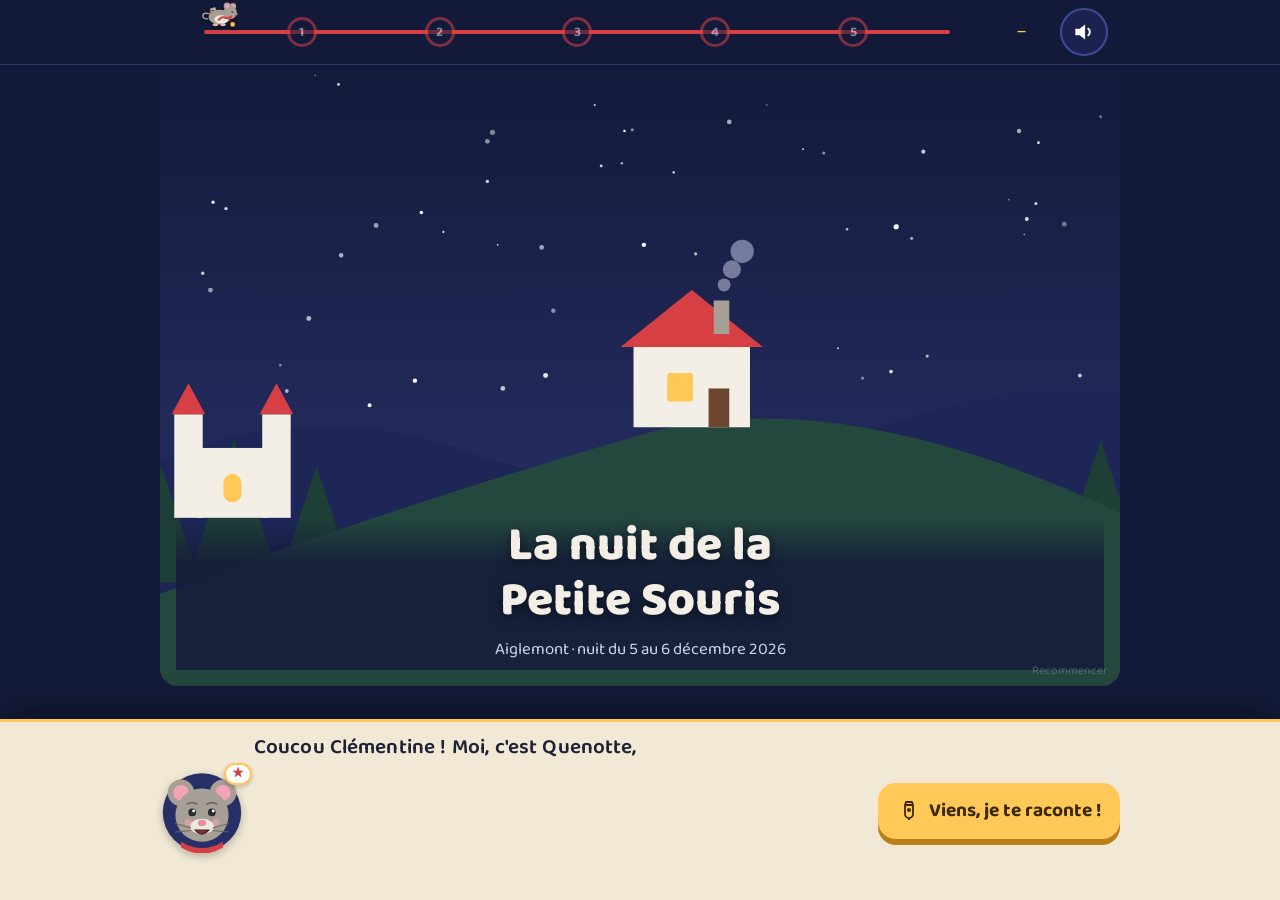
==== commit 3037ed4d: "Add files via upload" ====
--- a/index.html
+++ b/index.html
@@ -14,6 +14,7 @@
 <header class="fil" id="fil"></header>
 <main id="scene" class="scene"></main>
 <footer id="bandeau" class="bandeau" aria-label="Quenotte raconte"></footer>
+<div id="voile-noir" aria-hidden="true"></div>
 <div id="toast" role="status"></div>
 <script src="config.js"></script>
 <script src="js/data.js"></script>
--- a/css/style.css
+++ b/css/style.css
@@ -14,7 +14,7 @@
 }
 *{box-sizing:border-box}
 html{-webkit-text-size-adjust:100%}
-body{margin:0;background:var(--nuit);color:var(--clair);font-family:var(--display);font-size:18px;line-height:1.4;overflow-x:hidden;min-height:100%}
+body{margin:0;overscroll-behavior:none;background:var(--nuit);color:var(--clair);font-family:var(--display);font-size:18px;line-height:1.4;overflow-x:hidden;min-height:100%}
 button,a.btn{font-family:inherit}
 h1,h2,h3{line-height:1.15;margin:0;text-wrap:balance}
 p{margin:.4rem 0}
@@ -64,20 +64,28 @@
 /* ---------- Bandeau de narration (Quenotte parle) ---------- */
 .bandeau{position:fixed;left:0;right:0;bottom:0;z-index:25;background:rgba(255,246,224,.94);color:var(--encre);border-top:3px solid var(--lanterne);box-shadow:0 -10px 30px rgba(0,0,0,.35);backdrop-filter:blur(8px);padding:10px max(12px,env(safe-area-inset-left,0px)) calc(10px + env(safe-area-inset-bottom,0px)) max(12px,env(safe-area-inset-right,0px));transition:transform .5s cubic-bezier(.4,0,.2,1);cursor:pointer}
 .bandeau.cache{transform:translateY(110%)}
-.bandeau-in{max-width:960px;margin:0 auto;display:grid;grid-template-columns:64px 1fr;grid-template-areas:"portrait texte" "actions actions";gap:6px 12px;align-items:start}
-.bandeau-portrait{grid-area:portrait;position:relative;width:64px;height:64px}
+.bandeau-in{max-width:960px;margin:0 auto;display:grid;grid-template-columns:52px 1fr;grid-template-rows:auto 46px;grid-template-areas:"portrait texte" "actions actions";gap:6px 10px;align-items:start}
+.bandeau-portrait{grid-area:portrait;position:relative;width:52px;height:52px}
 .portrait{width:100%;height:100%;display:block;filter:drop-shadow(0 3px 4px rgba(0,0,0,.25))}
 .portrait.hop{animation:hop .5s ease-out}
 @keyframes hop{0%{transform:scale(1)}40%{transform:scale(1.1) rotate(-4deg)}100%{transform:scale(1)}}
 .bandeau-bulle{position:absolute;right:-8px;top:-6px;min-width:22px;height:22px;padding:0 6px;border-radius:12px;background:#fff;border:2px solid var(--lanterne);color:var(--rouge);font:800 .8rem var(--display);display:none;align-items:center;justify-content:center;box-shadow:0 2px 4px rgba(0,0,0,.2)}
 .bandeau-bulle.on{display:inline-flex;animation:pop .3s ease-out}
-.bandeau-texte{grid-area:texte;margin:0;font-size:clamp(1.22rem,4.3vw,1.6rem);font-weight:600;line-height:1.55;word-spacing:.08em;letter-spacing:.005em;min-height:2.6em;align-self:center;text-wrap:pretty}
+/* Hauteur fixe : tout l'écran reste visible, un texte trop long défile dans le cadre */
+.bandeau-texte{grid-area:texte;margin:0;font-size:1rem;font-weight:600;line-height:1.42;word-spacing:.06em;letter-spacing:.005em;height:10em;overflow-y:auto;overscroll-behavior:contain;align-self:start;text-wrap:pretty;padding-right:4px}
+.bandeau-actions{min-height:46px}
 .bandeau.chuchote .bandeau-texte{font-style:italic;color:#3a3550}
 .bandeau-texte .mot{opacity:0;transition:opacity .35s ease-out}
 .bandeau-texte .mot.vu{opacity:1}
+.bandeau-suite{grid-area:actions;display:none;justify-self:end;align-items:center;gap:6px;min-height:44px;padding:0 16px 0 18px;border-radius:999px;background:var(--lanterne);color:#3b2a00;font-size:1.05rem;font-weight:800;box-shadow:0 4px 0 var(--lanterne2);animation:suite 1.2s ease-in-out infinite}
+.bandeau-suite b{font-size:1.3em;line-height:1}
+.bandeau.attente{border-top-color:#ffdc8a}
+.bandeau.attente .bandeau-suite{display:inline-flex}
+.bandeau.attente .bandeau-actions:not(:empty):not([hidden])~.bandeau-suite{display:none}
+@keyframes suite{0%,100%{transform:translateX(0) scale(1)}50%{transform:translateX(4px) scale(1.05)}}
 .bandeau-actions{grid-area:actions;display:flex;justify-content:center;gap:8px;flex-wrap:wrap}
 .bandeau-actions:empty{display:none}
-.bandeau-actions .btn{min-height:56px;font-size:1.2rem;width:100%;max-width:420px}
+.bandeau-actions .btn{min-height:46px;font-size:1.1rem;width:100%;max-width:420px}
 /* Expressions du portrait */
 .portrait .yeux-grands,.portrait .yeux-doux,.portrait .oeil-clin,.portrait .bouche-joie,.portrait .bouche-o,.portrait .bouche-triste,.portrait .patte-chut{display:none}
 .portrait[data-expr="joie"] .bouche-sourire{display:none}.portrait[data-expr="joie"] .bouche-joie{display:block}
@@ -127,6 +135,13 @@
 
 /* Éléments à toucher, halos, main qui montre */
 .tap{cursor:pointer;-webkit-tap-highlight-color:transparent}
+.tap:focus{outline:none}
+.decor.occupe .indice{opacity:.25}
+.decor.occupe .indice use{animation:none}
+.decor.occupe .tap.bonus .halo{opacity:.15;animation:none}
+.tap.refus{animation:refus .4s ease-in-out}
+@keyframes refus{0%,100%{transform:translateX(0)}30%{transform:translateX(-4px)}70%{transform:translateX(4px)}}
+.decor .noir,.decor .dore,.decor .lueur,.decor .lueur-maison,.decor .lampe-lueur,.decor .champi-lueur,.decor .brume,.decor .main-aide,.decor .navire,.decor .etoile{pointer-events:none}
 .tap .halo{opacity:0;transform-box:fill-box;transform-origin:center;pointer-events:all}
 .tap.bonus .halo{opacity:.55;animation:scintille 2.6s ease-in-out infinite}
 .tap.cible .halo{opacity:1;animation:pulse-halo 1.4s ease-in-out infinite}
@@ -136,6 +151,12 @@
 @keyframes scintille{0%,100%{opacity:.35;transform:scale(.92)}50%{opacity:.75;transform:scale(1.06)}}
 @keyframes pulse-halo{0%,100%{opacity:.75;transform:scale(.95)}50%{opacity:1;transform:scale(1.15)}}
 @keyframes pulse-grand{0%,100%{opacity:.8;transform:scale(1.3)}50%{opacity:1;transform:scale(1.7)}}
+.indice{pointer-events:none;filter:drop-shadow(0 0 4px #FFC857)}
+.indice use{transform-box:view-box;transform-origin:0 0;animation:indice 1.6s ease-in-out infinite}
+.tap.vu .indice,.tap.deja .indice{display:none}
+@keyframes indice{0%,100%{opacity:.35;transform:scale(.7) rotate(-10deg)}50%{opacity:1;transform:scale(1.15) rotate(10deg)}}
+.secrets{position:absolute;right:10px;top:8px;z-index:2;display:flex;align-items:center;gap:4px;background:rgba(20,26,58,.75);border:1px solid #3d4a95;border-radius:999px;padding:3px 10px 3px 6px;font-weight:800;font-size:.9rem;color:var(--lanterne);pointer-events:none}
+.secrets svg{width:18px;height:18px}
 .main-aide{opacity:0;pointer-events:none;transition:opacity .4s}
 .main-aide.on{opacity:1}
 .main-aide use{filter:drop-shadow(0 3px 3px rgba(0,0,0,.5))}
@@ -157,8 +178,16 @@
 .decor-chateau .tap.secoue .feuillage{animation:secoue .25s ease-in-out 6}
 @keyframes feuille{0%,100%{transform:rotate(0)}50%{transform:rotate(1.5deg)}}
 @keyframes secoue{0%,100%{transform:rotate(0)}50%{transform:rotate(-4deg)}}
-.decor-chateau .hulotte{opacity:0;transform:scale(.4) translateY(30px);transform-box:fill-box;transform-origin:center;transition:transform .7s cubic-bezier(.3,1.4,.5,1),opacity .4s}
-.decor-chateau .tap.vu .hulotte{opacity:1;transform:translateY(-70px)}
+.decor-chateau .hulotte{opacity:0;transform:translateY(40px) scale(.5);transform-box:view-box;transform-origin:0 0;transition:transform .8s cubic-bezier(.3,1.4,.5,1),opacity .4s}
+.decor-chateau .tap.vu .hulotte{opacity:1;transform:translateY(-62px)}
+.decor-chateau .hulotte .aile{transform-box:view-box;transition:transform .3s}
+.decor-chateau .aile.ag{transform-origin:-16px 6px}.decor-chateau .aile.ad{transform-origin:16px 6px}
+.decor-chateau .tap.envol .hulotte{animation:envol 2.6s ease-in forwards}
+.decor-chateau .tap.envol .aile.ag{animation:aile-g .25s ease-in-out 10}
+.decor-chateau .tap.envol .aile.ad{animation:aile-d .25s ease-in-out 10}
+@keyframes envol{0%{transform:translateY(-62px);opacity:1}30%{transform:translate(-60px,-140px) scale(.95)}100%{transform:translate(-520px,-560px) scale(.55);opacity:0}}
+@keyframes aile-g{0%,100%{transform:rotate(0)}50%{transform:rotate(55deg)}}
+@keyframes aile-d{0%,100%{transform:rotate(0)}50%{transform:rotate(-55deg)}}
 .decor-chateau .billet-sac{transition:transform .8s cubic-bezier(.3,1.3,.5,1)}
 .decor-chateau .tap.vu .billet-sac{transform:translateY(-38px)}
 
@@ -364,6 +393,10 @@
 .tab-txt{font-size:1.2rem;text-align:center;margin:0;min-height:2.6em}
 .tab-actions{display:flex;flex-direction:column;align-items:center;gap:8px;width:100%}
 
+/* ---------- Fondu au noir entre les tableaux ---------- */
+#voile-noir{position:fixed;inset:0;z-index:35;background:#05070f;opacity:0;pointer-events:none;transition:opacity .7s ease-in-out}
+#voile-noir.on{opacity:1;pointer-events:auto}
+
 /* ---------- Toast ---------- */
 #toast{position:fixed;left:0;right:0;top:calc(var(--fil-h) + 12px + env(safe-area-inset-top,0px));display:flex;justify-content:center;pointer-events:none;z-index:40;opacity:0;transform:translateY(-16px);transition:opacity .3s,transform .3s}
 #toast.on{opacity:1;transform:none}
@@ -372,10 +405,12 @@
 /* ---------- Tablette et plus large ---------- */
 @media (min-width:700px){
   body{font-size:19px}
-  .bandeau-in{grid-template-columns:84px 1fr auto;grid-template-areas:"portrait texte actions";align-items:center}
+  .bandeau-in{grid-template-columns:84px 1fr auto;grid-template-rows:auto;grid-template-areas:"portrait texte actions";align-items:center}
+  .bandeau-suite{align-self:end}
+  .bandeau-texte{font-size:1.3rem;line-height:1.5;height:7.6em}
+  .bandeau-actions .btn{min-height:56px;font-size:1.2rem}
   .bandeau-portrait{width:84px;height:84px}
   .bandeau-actions .btn{width:auto;min-width:200px}
-  .bandeau-texte{min-height:3em}
   .btn-tenir{max-width:420px}
   .pastille{width:46px;height:46px}
   .frise-trait{flex-basis:40px}
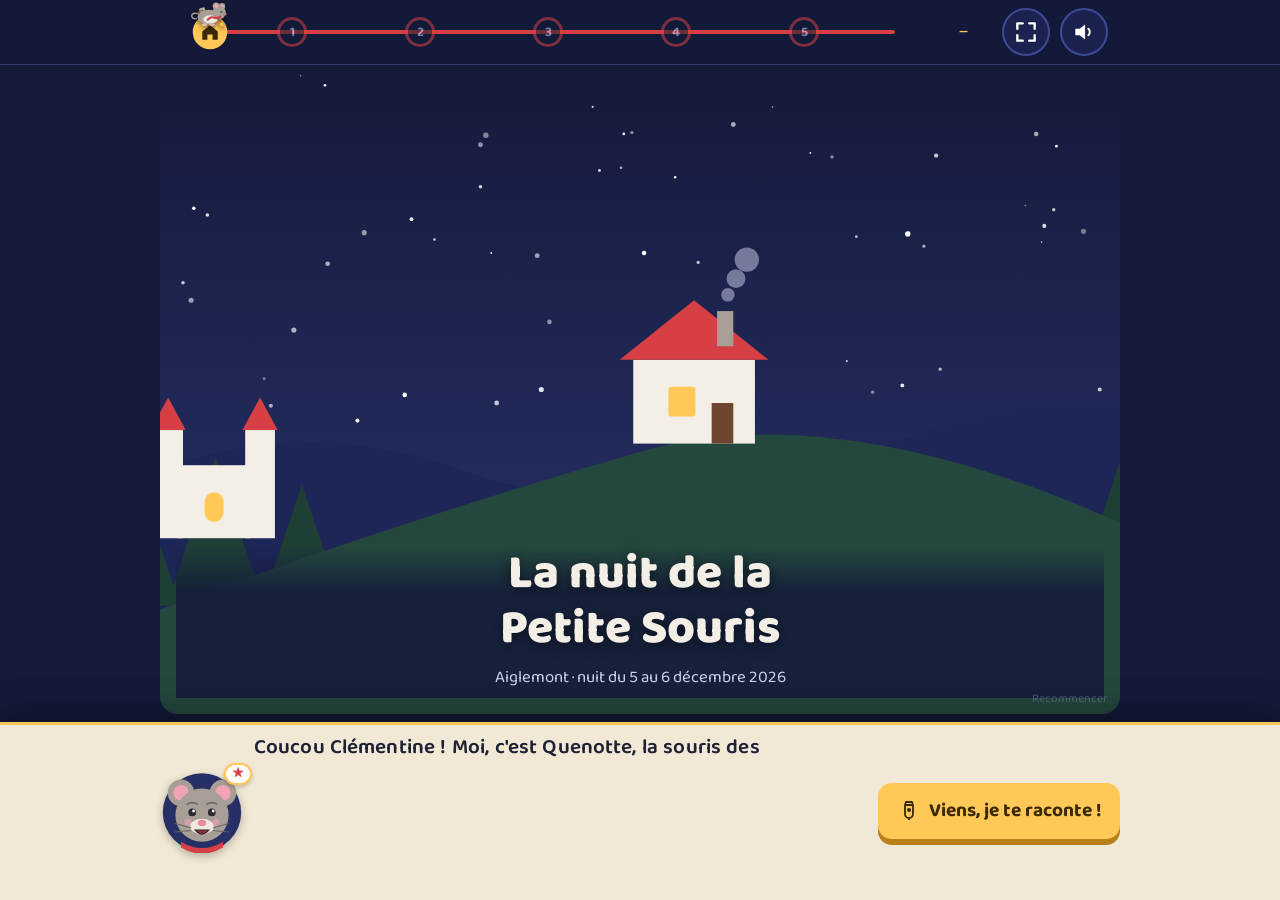
==== commit 1bee1430: "Add files via upload" ====
--- a/index.html
+++ b/index.html
@@ -7,6 +7,12 @@
 <meta name="theme-color" content="#141A3A">
 <title>La nuit de la Petite Souris</title>
 <link rel="icon" href="data:image/svg+xml,%3Csvg xmlns='http://www.w3.org/2000/svg' viewBox='0 0 64 64'%3E%3Ccircle cx='18' cy='18' r='12' fill='%23A79E95'/%3E%3Ccircle cx='46' cy='18' r='12' fill='%23A79E95'/%3E%3Ccircle cx='18' cy='18' r='7' fill='%23F2A3B5'/%3E%3Ccircle cx='46' cy='18' r='7' fill='%23F2A3B5'/%3E%3Ccircle cx='32' cy='36' r='22' fill='%23A79E95'/%3E%3Ccircle cx='24' cy='34' r='3' fill='%232B2B33'/%3E%3Ccircle cx='40' cy='34' r='3' fill='%232B2B33'/%3E%3Ccircle cx='32' cy='43' r='3.5' fill='%23E98BA0'/%3E%3Cpath d='M14 52q18 10 36 0v6q-18 10-36 0z' fill='%23D64045'/%3E%3C/svg%3E">
+<link rel="manifest" href="manifest.webmanifest">
+<link rel="apple-touch-icon" href="icones/icone-180.png">
+<meta name="mobile-web-app-capable" content="yes">
+<meta name="apple-mobile-web-app-capable" content="yes">
+<meta name="apple-mobile-web-app-status-bar-style" content="black-translucent">
+<meta name="apple-mobile-web-app-title" content="Petite Souris">
 <link rel="stylesheet" href="css/style.css">
 <link rel="stylesheet" href="css/diplome.css">
 </head>
--- a/css/style.css
+++ b/css/style.css
@@ -28,15 +28,25 @@
 .ruban{position:relative;flex:1;height:44px;min-width:0}
 .fil-ligne{position:absolute;left:4%;right:4%;top:50%;height:4px;margin-top:-2px;background:var(--rouge);border-radius:2px}
 .perle{position:absolute;top:50%;width:30px;height:30px;margin:-15px 0 0 -15px;border-radius:50%;border:3px solid var(--rouge);background:var(--nuit);color:var(--muet);font:700 .85rem var(--display);padding:0;cursor:pointer}
+.perle.maison{left:5%;background:var(--rouge);border-color:var(--rouge);display:grid;place-items:center}
+.perle.maison svg{width:18px;height:18px}
+.perle.maison.active{background:var(--lanterne);border-color:var(--lanterne)}
+.perle.maison.active svg path{fill:#3b2a00}
 .perle[data-n="1"]{left:16%}.perle[data-n="2"]{left:33%}.perle[data-n="3"]{left:50%}.perle[data-n="4"]{left:67%}.perle[data-n="5"]{left:84%}
 .perle.faite{background:var(--rouge);color:#fff}
 .perle.active{background:var(--lanterne);border-color:var(--lanterne);color:#3b2a00;transform:scale(1.15)}
 .perle:not(.ouverte){opacity:.55}
-.fil-souris{position:absolute;top:50%;left:6%;width:38px;height:30px;margin:-34px 0 0 -19px;transition:left .8s cubic-bezier(.4,0,.2,1);pointer-events:none;filter:drop-shadow(0 2px 2px rgba(0,0,0,.5))}
+.fil-souris{position:absolute;top:50%;left:5%;width:38px;height:30px;margin:-34px 0 0 -19px;transition:left .8s cubic-bezier(.4,0,.2,1);pointer-events:none;filter:drop-shadow(0 2px 2px rgba(0,0,0,.5))}
 .fil-souris svg{width:100%;height:100%}
 .heure{font-family:var(--mono);font-size:1.05rem;color:var(--lanterne);min-width:3.4em;text-align:center;font-variant-numeric:tabular-nums}
 .btn-ico{width:48px;height:48px;border-radius:50%;border:2px solid #3d4a95;background:#1b2250;color:#fff;display:grid;place-items:center;cursor:pointer;padding:0}
 .btn-ico .ico{width:26px;height:26px}
+@media (max-width:440px){
+  .fil-in{gap:6px}
+  .btn-ico{width:40px;height:40px}
+  .btn-ico .ico{width:22px;height:22px}
+  .heure{min-width:3em;font-size:.95rem}
+}
 
 /* ---------- Mise en page générale ---------- */
 .scene{max-width:960px;margin:0 auto;padding:10px max(14px,env(safe-area-inset-left,0px)) calc(var(--bandeau-h) + 24px) max(14px,env(safe-area-inset-right,0px))}
@@ -62,22 +72,22 @@
 @keyframes pop{from{opacity:0;transform:translateY(8px)}to{opacity:1;transform:none}}
 
 /* ---------- Bandeau de narration (Quenotte parle) ---------- */
-.bandeau{position:fixed;left:0;right:0;bottom:0;z-index:25;background:rgba(255,246,224,.94);color:var(--encre);border-top:3px solid var(--lanterne);box-shadow:0 -10px 30px rgba(0,0,0,.35);backdrop-filter:blur(8px);padding:10px max(12px,env(safe-area-inset-left,0px)) calc(10px + env(safe-area-inset-bottom,0px)) max(12px,env(safe-area-inset-right,0px));transition:transform .5s cubic-bezier(.4,0,.2,1);cursor:pointer}
+.bandeau{position:fixed;left:0;right:0;bottom:0;z-index:25;max-height:42vh;background:rgba(255,246,224,.94);color:var(--encre);border-top:3px solid var(--lanterne);box-shadow:0 -10px 30px rgba(0,0,0,.35);backdrop-filter:blur(8px);padding:7px max(12px,env(safe-area-inset-left,0px)) calc(10px + env(safe-area-inset-bottom,0px)) max(12px,env(safe-area-inset-right,0px));transition:transform .5s cubic-bezier(.4,0,.2,1);cursor:pointer}
 .bandeau.cache{transform:translateY(110%)}
-.bandeau-in{max-width:960px;margin:0 auto;display:grid;grid-template-columns:52px 1fr;grid-template-rows:auto 46px;grid-template-areas:"portrait texte" "actions actions";gap:6px 10px;align-items:start}
-.bandeau-portrait{grid-area:portrait;position:relative;width:52px;height:52px}
+.bandeau-in{max-width:960px;margin:0 auto;display:grid;grid-template-columns:44px 1fr;grid-template-rows:auto 40px;grid-template-areas:"portrait texte" "actions actions";gap:6px 10px;align-items:start}
+.bandeau-portrait{grid-area:portrait;position:relative;width:44px;height:44px}
 .portrait{width:100%;height:100%;display:block;filter:drop-shadow(0 3px 4px rgba(0,0,0,.25))}
 .portrait.hop{animation:hop .5s ease-out}
 @keyframes hop{0%{transform:scale(1)}40%{transform:scale(1.1) rotate(-4deg)}100%{transform:scale(1)}}
 .bandeau-bulle{position:absolute;right:-8px;top:-6px;min-width:22px;height:22px;padding:0 6px;border-radius:12px;background:#fff;border:2px solid var(--lanterne);color:var(--rouge);font:800 .8rem var(--display);display:none;align-items:center;justify-content:center;box-shadow:0 2px 4px rgba(0,0,0,.2)}
 .bandeau-bulle.on{display:inline-flex;animation:pop .3s ease-out}
 /* Hauteur fixe : tout l'écran reste visible, un texte trop long défile dans le cadre */
-.bandeau-texte{grid-area:texte;margin:0;font-size:1rem;font-weight:600;line-height:1.42;word-spacing:.06em;letter-spacing:.005em;height:10em;overflow-y:auto;overscroll-behavior:contain;align-self:start;text-wrap:pretty;padding-right:4px}
-.bandeau-actions{min-height:46px}
+.bandeau-texte{grid-area:texte;margin:0;font-size:1rem;font-weight:600;line-height:1.38;word-spacing:.06em;letter-spacing:.005em;height:5.6em;overflow-y:auto;overscroll-behavior:contain;align-self:start;text-wrap:pretty;padding-right:4px}
+.bandeau-actions{min-height:40px}
 .bandeau.chuchote .bandeau-texte{font-style:italic;color:#3a3550}
 .bandeau-texte .mot{opacity:0;transition:opacity .35s ease-out}
 .bandeau-texte .mot.vu{opacity:1}
-.bandeau-suite{grid-area:actions;display:none;justify-self:end;align-items:center;gap:6px;min-height:44px;padding:0 16px 0 18px;border-radius:999px;background:var(--lanterne);color:#3b2a00;font-size:1.05rem;font-weight:800;box-shadow:0 4px 0 var(--lanterne2);animation:suite 1.2s ease-in-out infinite}
+.bandeau-suite{grid-area:actions;display:none;justify-self:end;align-items:center;gap:6px;min-height:40px;padding:0 16px 0 18px;border-radius:999px;background:var(--lanterne);color:#3b2a00;font-size:1.05rem;font-weight:800;box-shadow:0 4px 0 var(--lanterne2);animation:suite 1.2s ease-in-out infinite}
 .bandeau-suite b{font-size:1.3em;line-height:1}
 .bandeau.attente{border-top-color:#ffdc8a}
 .bandeau.attente .bandeau-suite{display:inline-flex}
@@ -85,7 +95,7 @@
 @keyframes suite{0%,100%{transform:translateX(0) scale(1)}50%{transform:translateX(4px) scale(1.05)}}
 .bandeau-actions{grid-area:actions;display:flex;justify-content:center;gap:8px;flex-wrap:wrap}
 .bandeau-actions:empty{display:none}
-.bandeau-actions .btn{min-height:46px;font-size:1.1rem;width:100%;max-width:420px}
+.bandeau-actions .btn{min-height:40px;font-size:1.05rem;width:100%;max-width:420px;border-radius:14px}
 /* Expressions du portrait */
 .portrait .yeux-grands,.portrait .yeux-doux,.portrait .oeil-clin,.portrait .bouche-joie,.portrait .bouche-o,.portrait .bouche-triste,.portrait .patte-chut{display:none}
 .portrait[data-expr="joie"] .bouche-sourire{display:none}.portrait[data-expr="joie"] .bouche-joie{display:block}
@@ -102,6 +112,8 @@
 .portrait .sourcils{transition:transform .3s}
 
 /* ---------- Chapitre 0 ---------- */
+.scene.ch-0{height:calc(100vh - var(--fil-h) - 1px - env(safe-area-inset-top,0px));height:calc(100dvh - var(--fil-h) - 1px - env(safe-area-inset-top,0px));padding-bottom:calc(var(--bandeau-h) + 8px);display:flex;flex-direction:column;overflow:hidden}
+.scene.ch-0 .ch0{flex:1;min-height:0}
 .ch0{position:relative;min-height:calc(100vh - var(--fil-h) - var(--bandeau-h) - 34px);display:flex;flex-direction:column;justify-content:flex-end;margin:-10px calc(-1 * max(14px,env(safe-area-inset-left,0px))) 0 calc(-1 * max(14px,env(safe-area-inset-right,0px)));padding:0 max(16px,env(safe-area-inset-left,0px)) 16px;border-radius:0 0 18px 18px;overflow:hidden}
 .ch0 .ciel{position:absolute;inset:0;overflow:hidden;z-index:0}
 .ciel-svg{width:100%;height:100%;display:block}
@@ -139,6 +151,7 @@
 .decor.occupe .indice{opacity:.25}
 .decor.occupe .indice use{animation:none}
 .decor.occupe .tap.bonus .halo{opacity:.15;animation:none}
+.decor.secret .tap.cible .halo{animation:none;opacity:.3}
 .tap.refus{animation:refus .4s ease-in-out}
 @keyframes refus{0%,100%{transform:translateX(0)}30%{transform:translateX(-4px)}70%{transform:translateX(4px)}}
 .decor .noir,.decor .dore,.decor .lueur,.decor .lueur-maison,.decor .lampe-lueur,.decor .champi-lueur,.decor .brume,.decor .main-aide,.decor .navire,.decor .etoile{pointer-events:none}
@@ -204,7 +217,7 @@
 .decor-foret .tap.vu .buisson{animation:none}
 @keyframes tremble-buisson{0%,70%,100%{transform:rotate(0)}75%{transform:rotate(-3deg)}80%{transform:rotate(3deg)}85%{transform:rotate(-2deg)}90%{transform:rotate(2deg)}}
 .decor-foret .renard{opacity:0;transition:transform 1.1s cubic-bezier(.3,1,.4,1),opacity .5s}
-.decor-foret .tap.vu .renard{opacity:1;transform:translateX(-128px)}
+.decor-foret .tap.vu .renard{opacity:1;transform:translateX(-100px)}
 .decor-foret .tap[data-el="luciole"] .lum{animation:luciole 1.6s ease-in-out infinite}
 .decor-foret .tap.vole .lum{animation-duration:.5s}
 @keyframes luciole{0%,100%{opacity:.5;transform:scale(.8)}50%{opacity:1;transform:scale(1.3)}}
@@ -232,6 +245,7 @@
 .decor-meuse .pli{display:none}
 .decor-meuse .tap[data-etape="0"] .pli0,.decor-meuse .tap[data-etape="1"] .pli1,.decor-meuse .tap[data-etape="2"] .pli2,.decor-meuse .tap[data-etape="3"] .pli3{display:block;animation:pop .35s ease-out}
 .decor-meuse .tap.parti{opacity:0;transition:opacity .4s}
+.decor-meuse .tap.devant .pli0{animation:pop .5s ease-out}
 .decor-meuse .navire{opacity:0;transition:opacity .4s}
 .decor-meuse .navire.on{opacity:1}
 .decor-meuse .rive-g{transition:opacity .4s}
@@ -290,6 +304,14 @@
 .decor-pantoufle .revele .zzz{opacity:1}
 .decor-pantoufle .revele .z{animation:zz 1.6s ease-in-out infinite}
 .decor-pantoufle .revele .z.petit{animation-delay:.5s}
+.decor-pantoufle .pendule{opacity:0;transform:scale(.4);transform-box:fill-box;transform-origin:center;transition:transform .6s cubic-bezier(.3,1.4,.5,1),opacity .3s}
+.decor-pantoufle .tap.vu .pendule{opacity:1;transform:none}
+.decor-pantoufle .tap[data-el="fenetre"] .vitre{transition:fill .6s}
+.decor-pantoufle .tap[data-el="fenetre"].vu .vitre{fill:#6b5a2a}
+.decor-pantoufle .fleur{transform-box:fill-box;transform-origin:50% 100%}
+.decor-pantoufle .tap.vu .fleur{animation:fleur .7s ease-out}
+.decor-pantoufle .tap.vu .fleur:nth-child(3){animation-delay:.1s}.decor-pantoufle .tap.vu .fleur:nth-child(4){animation-delay:.2s}
+@keyframes fleur{0%{transform:scale(1)}40%{transform:scale(1.35) rotate(-8deg)}70%{transform:scale(1.1) rotate(6deg)}100%{transform:scale(1)}}
 .decor-pantoufle .moustaches{transform-box:fill-box;transform-origin:center}
 .decor-pantoufle .tap.vu .moustaches{animation:fretille .2s ease-in-out 6}
 @keyframes fretille{0%,100%{transform:rotate(0)}50%{transform:rotate(3deg)}}
@@ -297,8 +319,15 @@
 .decor-pantoufle .tap.vu .battant{transform:scaleX(.86) skewY(3deg)}
 
 /* ---------- Chapitre 2 : le jeu ---------- */
+.scene.ch-2{height:calc(100vh - var(--fil-h) - 1px - env(safe-area-inset-top,0px));height:calc(100dvh - var(--fil-h) - 1px - env(safe-area-inset-top,0px));padding-bottom:calc(var(--bandeau-h) + 10px);display:flex;flex-direction:column;overflow:hidden}
+.ch2{flex:1;min-height:0;display:flex;flex-direction:column}
+.ch2 .decor-titre{flex:none;margin:2px 0 6px}
+.ch2 .jeu-wrap{flex:1 1 auto;min-height:90px;display:flex;align-items:center;justify-content:center;background:var(--nuit)}
+.ch2 .jeu{width:100%;height:100%;max-height:none;min-height:0}
+.ch2 .jauge{flex:none;margin:8px 0}
+.ch2 .btn-tenir{flex:none;min-height:76px;width:100%}
 .jeu-wrap{border-radius:16px;overflow:hidden;border:2px solid #2e3768}
-.jeu{width:100%;height:auto;display:block;max-height:calc(100vh - var(--fil-h) - var(--bandeau-h) - 230px);min-height:200px}
+.jeu{width:100%;height:auto;display:block}
 .jeu .z{font-family:var(--display);font-weight:800;font-size:30px;fill:#F3EFE6}
 .jeu .z.petit{font-size:22px}
 .jeu #zzz{opacity:1;transition:opacity .2s}
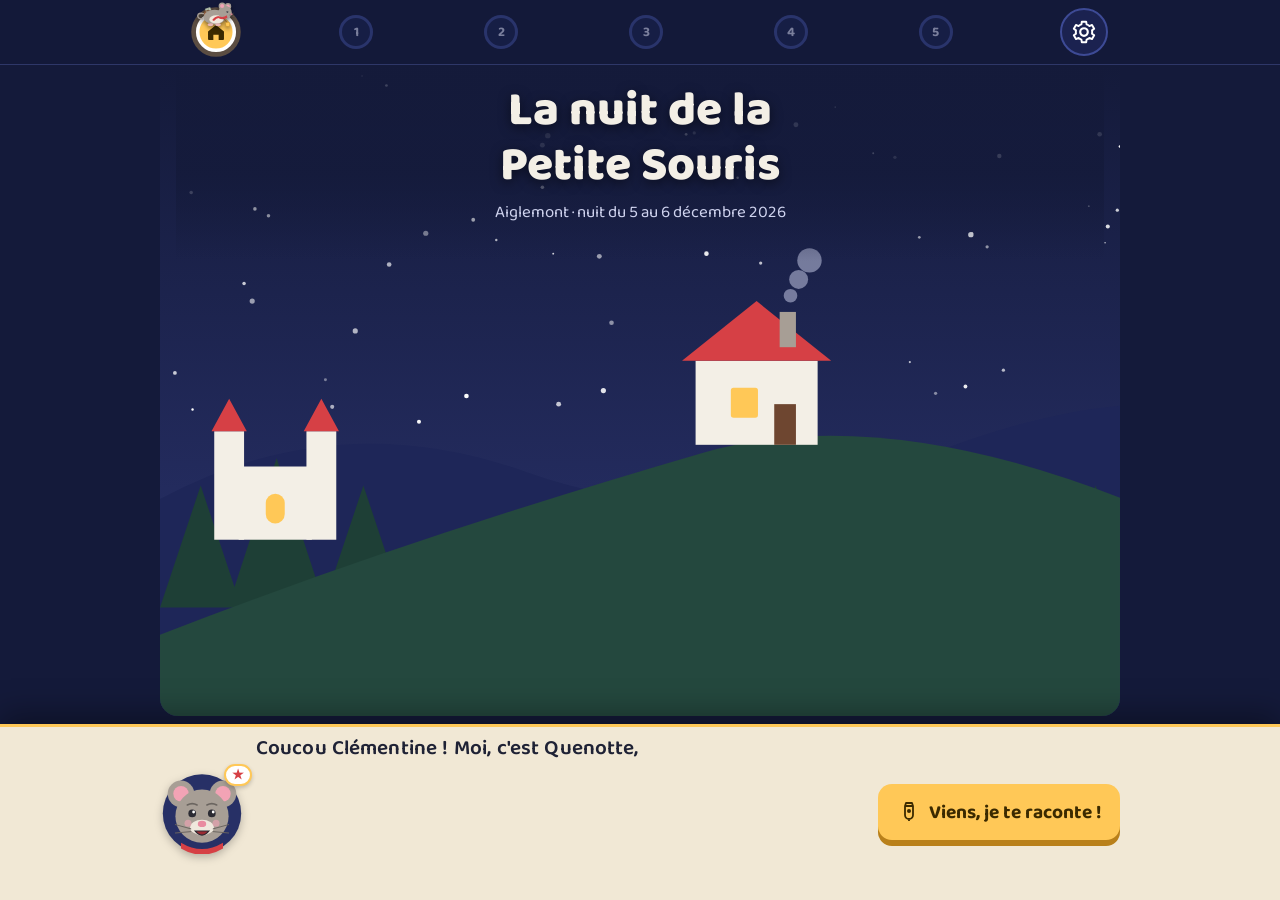
==== commit f814dcae: "Série de corrections : accueil, ruban, préférences, secrets, scènes, caméra, lettre, diplôme - Accue" ====
--- a/index.html
+++ b/index.html
@@ -2,7 +2,7 @@
 <html lang="fr">
 <head>
 <meta charset="utf-8">
-<meta name="viewport" content="width=device-width, initial-scale=1, viewport-fit=cover">
+<meta name="viewport" content="width=device-width, initial-scale=1, maximum-scale=1, user-scalable=no, viewport-fit=cover">
 <meta name="robots" content="noindex, nofollow">
 <meta name="theme-color" content="#141A3A">
 <title>La nuit de la Petite Souris</title>
@@ -22,6 +22,14 @@
 <footer id="bandeau" class="bandeau" aria-label="Quenotte raconte"></footer>
 <div id="voile-noir" aria-hidden="true"></div>
 <div id="toast" role="status"></div>
+<script>
+// Pas de zoom en écartant deux doigts (iPhone et iPad ignorent user-scalable=no)
+(function(){ var no=function(e){ e.preventDefault(); };
+  ['gesturestart','gesturechange','gestureend'].forEach(function(n){ document.addEventListener(n, no, { passive:false }); });
+  document.addEventListener('touchmove', function(e){ if (e.touches && e.touches.length > 1) e.preventDefault(); }, { passive:false });
+  document.addEventListener('wheel', function(e){ if (e.ctrlKey) e.preventDefault(); }, { passive:false });
+})();
+</script>
 <script src="config.js"></script>
 <script src="js/data.js"></script>
 <script src="js/art.js"></script>
--- a/css/style.css
+++ b/css/style.css
@@ -26,33 +26,44 @@
 .fil{position:sticky;top:0;z-index:20;background:rgba(20,26,58,.92);backdrop-filter:blur(6px);border-bottom:1px solid #2e3768;padding-top:env(safe-area-inset-top,0px)}
 .fil-in{display:flex;align-items:center;gap:10px;max-width:960px;margin:0 auto;height:var(--fil-h);padding-left:max(12px,env(safe-area-inset-left,0px));padding-right:max(12px,env(safe-area-inset-right,0px))}
 .ruban{position:relative;flex:1;height:44px;min-width:0}
-.fil-ligne{position:absolute;left:4%;right:4%;top:50%;height:4px;margin-top:-2px;background:var(--rouge);border-radius:2px}
-.perle{position:absolute;top:50%;width:30px;height:30px;margin:-15px 0 0 -15px;border-radius:50%;border:3px solid var(--rouge);background:var(--nuit);color:var(--muet);font:700 .85rem var(--display);padding:0;cursor:pointer}
+.perle{position:absolute;top:50%;width:34px;height:34px;margin:-17px 0 0 -17px;border-radius:50%;border:3px solid #3d4a95;background:var(--nuit3);color:var(--muet);font:700 .85rem var(--display);padding:0;cursor:pointer}
 .perle.maison{left:5%;background:var(--rouge);border-color:var(--rouge);display:grid;place-items:center}
 .perle.maison svg{width:18px;height:18px}
 .perle.maison.active{background:var(--lanterne);border-color:var(--lanterne)}
 .perle.maison.active svg path{fill:#3b2a00}
-.perle[data-n="1"]{left:16%}.perle[data-n="2"]{left:33%}.perle[data-n="3"]{left:50%}.perle[data-n="4"]{left:67%}.perle[data-n="5"]{left:84%}
-.perle.faite{background:var(--rouge);color:#fff}
-.perle.active{background:var(--lanterne);border-color:var(--lanterne);color:#3b2a00;transform:scale(1.15)}
+.perle[data-n="1"]{left:21%}.perle[data-n="2"]{left:37.5%}.perle[data-n="3"]{left:54%}.perle[data-n="4"]{left:70.5%}.perle[data-n="5"]{left:87%}
+/* Étapes déjà parcourues en jaune, étape en cours en jaune entourée de blanc */
+.perle.faite{background:var(--lanterne);border-color:var(--lanterne);color:#3b2a00}
+.perle.active{background:var(--lanterne);border-color:#fff;color:#3b2a00;transform:scale(1.18);box-shadow:0 0 0 4px rgba(255,200,87,.3)}
+.perle.maison,.perle.maison.faite{background:var(--rouge);border-color:var(--rouge)}
+.perle.maison.active{background:var(--lanterne);border-color:#fff}
 .perle:not(.ouverte){opacity:.55}
 .fil-souris{position:absolute;top:50%;left:5%;width:38px;height:30px;margin:-34px 0 0 -19px;transition:left .8s cubic-bezier(.4,0,.2,1);pointer-events:none;filter:drop-shadow(0 2px 2px rgba(0,0,0,.5))}
 .fil-souris svg{width:100%;height:100%}
-.heure{font-family:var(--mono);font-size:1.05rem;color:var(--lanterne);min-width:3.4em;text-align:center;font-variant-numeric:tabular-nums}
+/* Préférences */
+.prefs{position:relative;flex:none}
+.prefs-menu{position:absolute;right:0;top:calc(100% + 8px);z-index:45;min-width:250px;background:var(--papier);color:var(--encre);border-radius:16px;box-shadow:0 12px 30px rgba(0,0,0,.45);padding:6px;display:flex;flex-direction:column;gap:2px}
+.prefs-menu button{display:flex;align-items:center;gap:10px;min-height:48px;width:100%;border:0;border-radius:12px;background:none;color:inherit;font:700 1rem var(--display);text-align:left;padding:0 12px;cursor:pointer}
+.prefs-menu button:hover,.prefs-menu button:focus-visible{background:#f3e3bd}
+.prefs-menu .ico{width:22px;height:22px}
+.prefs-menu .danger{color:var(--rouge2)}
+.prefs-menu .danger.confirme{background:var(--rouge);color:#fff}
 .btn-ico{width:48px;height:48px;border-radius:50%;border:2px solid #3d4a95;background:#1b2250;color:#fff;display:grid;place-items:center;cursor:pointer;padding:0}
 .btn-ico .ico{width:26px;height:26px}
 @media (max-width:440px){
   .fil-in{gap:6px}
   .btn-ico{width:40px;height:40px}
   .btn-ico .ico{width:22px;height:22px}
-  .heure{min-width:3em;font-size:.95rem}
+  .perle{width:30px;height:30px;margin:-15px 0 0 -15px;font-size:.85rem;border-width:2.5px}
+  .perle.maison svg{width:15px;height:15px}
+  .fil-souris{width:32px;height:25px;margin:-29px 0 0 -16px}
 }
 
 /* ---------- Mise en page générale ---------- */
 .scene{max-width:960px;margin:0 auto;padding:10px max(14px,env(safe-area-inset-left,0px)) calc(var(--bandeau-h) + 24px) max(14px,env(safe-area-inset-right,0px))}
 .barre{display:flex;flex-wrap:wrap;align-items:center;justify-content:space-between;gap:8px 12px;margin:2px 0 8px}
 .actions{display:flex;gap:8px;flex-wrap:wrap}
-.decor-titre{display:flex;align-items:center;gap:10px;font-size:clamp(1.2rem,4.2vw,1.6rem);font-weight:800;margin:4px 0 8px;color:var(--clair)}
+.decor-titre{display:flex;flex-wrap:wrap;row-gap:4px;align-items:center;gap:10px;font-size:clamp(1.2rem,4.2vw,1.6rem);font-weight:800;margin:4px 0 8px;color:var(--clair)}
 .decor-heure{font-family:var(--mono);font-weight:400;font-size:.8em;color:var(--lanterne);background:var(--nuit3);border:1px solid #3d4a95;border-radius:999px;padding:2px 10px;white-space:nowrap}
 .consigne{color:var(--muet);font-size:1.05rem;margin:0 0 10px}
 .fin{display:flex;flex-direction:column;align-items:center;gap:12px;margin:16px 0 8px}
@@ -74,7 +85,7 @@
 /* ---------- Bandeau de narration (Quenotte parle) ---------- */
 .bandeau{position:fixed;left:0;right:0;bottom:0;z-index:25;max-height:42vh;background:rgba(255,246,224,.94);color:var(--encre);border-top:3px solid var(--lanterne);box-shadow:0 -10px 30px rgba(0,0,0,.35);backdrop-filter:blur(8px);padding:7px max(12px,env(safe-area-inset-left,0px)) calc(10px + env(safe-area-inset-bottom,0px)) max(12px,env(safe-area-inset-right,0px));transition:transform .5s cubic-bezier(.4,0,.2,1);cursor:pointer}
 .bandeau.cache{transform:translateY(110%)}
-.bandeau-in{max-width:960px;margin:0 auto;display:grid;grid-template-columns:44px 1fr;grid-template-rows:auto 40px;grid-template-areas:"portrait texte" "actions actions";gap:6px 10px;align-items:start}
+.bandeau-in{max-width:960px;margin:0 auto;display:grid;grid-template-columns:44px 1fr;grid-template-rows:108px 44px;grid-template-areas:"texte texte" "portrait actions";gap:4px 10px;align-items:center}
 .bandeau-portrait{grid-area:portrait;position:relative;width:44px;height:44px}
 .portrait{width:100%;height:100%;display:block;filter:drop-shadow(0 3px 4px rgba(0,0,0,.25))}
 .portrait.hop{animation:hop .5s ease-out}
@@ -82,7 +93,7 @@
 .bandeau-bulle{position:absolute;right:-8px;top:-6px;min-width:22px;height:22px;padding:0 6px;border-radius:12px;background:#fff;border:2px solid var(--lanterne);color:var(--rouge);font:800 .8rem var(--display);display:none;align-items:center;justify-content:center;box-shadow:0 2px 4px rgba(0,0,0,.2)}
 .bandeau-bulle.on{display:inline-flex;animation:pop .3s ease-out}
 /* Hauteur fixe : tout l'écran reste visible, un texte trop long défile dans le cadre */
-.bandeau-texte{grid-area:texte;margin:0;font-size:1rem;font-weight:600;line-height:1.38;word-spacing:.06em;letter-spacing:.005em;height:5.6em;overflow-y:auto;overscroll-behavior:contain;align-self:start;text-wrap:pretty;padding-right:4px}
+.bandeau-texte{grid-area:texte;margin:0;font-size:1.05rem;font-weight:600;line-height:1.36;word-spacing:.06em;letter-spacing:.005em;height:108px;overflow:hidden;align-self:start;text-wrap:pretty}
 .bandeau-actions{min-height:40px}
 .bandeau.chuchote .bandeau-texte{font-style:italic;color:#3a3550}
 .bandeau-texte .mot{opacity:0;transition:opacity .35s ease-out}
@@ -114,13 +125,12 @@
 /* ---------- Chapitre 0 ---------- */
 .scene.ch-0{height:calc(100vh - var(--fil-h) - 1px - env(safe-area-inset-top,0px));height:calc(100dvh - var(--fil-h) - 1px - env(safe-area-inset-top,0px));padding-bottom:calc(var(--bandeau-h) + 8px);display:flex;flex-direction:column;overflow:hidden}
 .scene.ch-0 .ch0{flex:1;min-height:0}
-.ch0{position:relative;min-height:calc(100vh - var(--fil-h) - var(--bandeau-h) - 34px);display:flex;flex-direction:column;justify-content:flex-end;margin:-10px calc(-1 * max(14px,env(safe-area-inset-left,0px))) 0 calc(-1 * max(14px,env(safe-area-inset-right,0px)));padding:0 max(16px,env(safe-area-inset-left,0px)) 16px;border-radius:0 0 18px 18px;overflow:hidden}
+.ch0{position:relative;min-height:calc(100vh - var(--fil-h) - var(--bandeau-h) - 34px);display:flex;flex-direction:column;justify-content:flex-start;margin:-10px calc(-1 * max(14px,env(safe-area-inset-left,0px))) 0 calc(-1 * max(14px,env(safe-area-inset-right,0px)));padding:0 max(16px,env(safe-area-inset-left,0px)) 16px;border-radius:0 0 18px 18px;overflow:hidden}
 .ch0 .ciel{position:absolute;inset:0;overflow:hidden;z-index:0}
 .ciel-svg{width:100%;height:100%;display:block}
-.ch0-texte{position:relative;z-index:1;display:flex;flex-direction:column;align-items:center;gap:10px;text-align:center;padding-bottom:8px;background:linear-gradient(transparent,rgba(20,26,58,.85) 30%)}
+.ch0-texte{position:relative;z-index:1;display:flex;flex-direction:column;align-items:center;gap:8px;text-align:center;padding:18px 0 36px;background:linear-gradient(rgba(20,26,58,.8) 55%,transparent)}
 .titre{font-size:clamp(1.8rem,6.5vw,3rem);font-weight:800;text-shadow:0 3px 12px rgba(0,0,0,.5);max-width:14ch}
 .sous{color:var(--muet);font-size:1.05rem;margin:0}
-.recommencer{position:absolute;right:12px;bottom:6px;z-index:2;font-size:.75rem;color:#6e7399;text-decoration:none;opacity:.7}
 .ciel-svg .chemin0,.ciel-svg .qui{opacity:0;transition:opacity 1s}
 .ch0.allume .ciel-svg .chemin0,.ch0.allume .ciel-svg .qui{opacity:1}
 .ciel-svg .fenetre{animation:lueur 3s ease-in-out infinite alternate}
@@ -148,11 +158,13 @@
 /* Éléments à toucher, halos, main qui montre */
 .tap{cursor:pointer;-webkit-tap-highlight-color:transparent}
 .tap:focus{outline:none}
-.decor.occupe .indice{opacity:.25}
-.decor.occupe .indice use{animation:none}
-.decor.occupe .tap.bonus .halo{opacity:.15;animation:none}
 .decor.secret .tap.cible .halo{animation:none;opacity:.3}
 .tap.refus{animation:refus .4s ease-in-out}
+.depart{transition:transform 1.5s ease-in}
+.depart.part{transform:translateX(1150px)}
+.decor-meuse.arrive .lueur{opacity:0}
+.decor-place .tap.montre .geant .bras-d{animation:none;transform:rotate(-62deg);transition:transform .6s}
+.decor-wrap .decor-titre{flex-wrap:wrap;row-gap:4px;max-width:calc(100% - 96px)}
 @keyframes refus{0%,100%{transform:translateX(0)}30%{transform:translateX(-4px)}70%{transform:translateX(4px)}}
 .decor .noir,.decor .dore,.decor .lueur,.decor .lueur-maison,.decor .lampe-lueur,.decor .champi-lueur,.decor .brume,.decor .main-aide,.decor .navire,.decor .etoile{pointer-events:none}
 .tap .halo{opacity:0;transform-box:fill-box;transform-origin:center;pointer-events:all}
@@ -196,6 +208,9 @@
 .decor-chateau .hulotte .aile{transform-box:view-box;transition:transform .3s}
 .decor-chateau .aile.ag{transform-origin:-16px 6px}.decor-chateau .aile.ad{transform-origin:16px 6px}
 .decor-chateau .tap.envol .hulotte{animation:envol 2.6s ease-in forwards}
+.decor-chateau .tap.vu.encore .halo{opacity:.8;animation:pulse-halo 1.4s ease-in-out infinite}
+.decor-chateau .tap.encore .indice{display:block}
+.decor-chateau .tap.envol .indice,.decor-chateau .tap.envol .halo{display:none}
 .decor-chateau .tap.envol .aile.ag{animation:aile-g .25s ease-in-out 10}
 .decor-chateau .tap.envol .aile.ad{animation:aile-d .25s ease-in-out 10}
 @keyframes envol{0%{transform:translateY(-62px);opacity:1}30%{transform:translate(-60px,-140px) scale(.95)}100%{transform:translate(-520px,-560px) scale(.55);opacity:0}}
@@ -230,7 +245,7 @@
 .decor-meuse .vagues path:nth-child(3){animation-duration:7s}
 @keyframes vague{from{transform:translateX(0)}to{transform:translateX(80px)}}
 .decor-meuse .reflet{animation:reflet 3s ease-in-out infinite alternate}
-@keyframes reflet{from{opacity:.4;transform:scaleX(.95)}to{opacity:.7;transform:scaleX(1.05)}}
+@keyframes reflet{from{opacity:.45;transform:scaleX(.92)}to{opacity:.75;transform:scaleX(1.06)}}
 .decor-meuse .ronds ellipse{opacity:0;transform-box:fill-box;transform-origin:center}
 .decor-meuse .tap.ondule .ronds ellipse{animation:rond 2s ease-out}
 .decor-meuse .tap.ondule .ronds ellipse:nth-child(2){animation-delay:.4s}
@@ -245,7 +260,11 @@
 .decor-meuse .pli{display:none}
 .decor-meuse .tap[data-etape="0"] .pli0,.decor-meuse .tap[data-etape="1"] .pli1,.decor-meuse .tap[data-etape="2"] .pli2,.decor-meuse .tap[data-etape="3"] .pli3{display:block;animation:pop .35s ease-out}
 .decor-meuse .tap.parti{opacity:0;transition:opacity .4s}
-.decor-meuse .tap.devant .pli0{animation:pop .5s ease-out}
+/* Le billet reste dans le sac de Quenotte, puis en sort quand il faut le plier */
+.decor-meuse .tap[data-el="billet"]:not(.devant){opacity:0;pointer-events:none}
+.decor-meuse .billet-in{transform-box:view-box;transform-origin:0 0}
+.decor-meuse .tap.devant .billet-in{animation:sort-du-sac 1s cubic-bezier(.3,1.25,.5,1)}
+@keyframes sort-du-sac{0%{opacity:0;transform:translate(-158px,22px) scale(.12) rotate(-25deg)}35%{opacity:1}100%{opacity:1;transform:none}}
 .decor-meuse .navire{opacity:0;transition:opacity .4s}
 .decor-meuse .navire.on{opacity:1}
 .decor-meuse .rive-g{transition:opacity .4s}
@@ -317,6 +336,13 @@
 @keyframes fretille{0%,100%{transform:rotate(0)}50%{transform:rotate(3deg)}}
 .decor-pantoufle .battant{transform-box:fill-box;transform-origin:0 50%;transition:transform .9s ease-in-out}
 .decor-pantoufle .tap.vu .battant{transform:scaleX(.86) skewY(3deg)}
+
+/* ---------- Chapitre 3 : la caméra tient dans l'écran ---------- */
+.scene.ch-3{height:calc(100vh - var(--fil-h) - 1px - env(safe-area-inset-top,0px));height:calc(100dvh - var(--fil-h) - 1px - env(safe-area-inset-top,0px));padding-bottom:calc(var(--bandeau-h) + 10px);display:flex;flex-direction:column;overflow:hidden}
+.ch3{flex:1;min-height:0;display:flex;flex-direction:column}
+.ch3 .barre{flex:none;margin:2px 0 6px}
+.cam-wrap{flex:1;min-height:0;container-type:size;display:flex;align-items:center;justify-content:center}
+.cam-wrap .cam{width:min(100cqw,133.3cqh);max-width:none;max-height:none;margin:0}
 
 /* ---------- Chapitre 2 : le jeu ---------- */
 .scene.ch-2{height:calc(100vh - var(--fil-h) - 1px - env(safe-area-inset-top,0px));height:calc(100dvh - var(--fil-h) - 1px - env(safe-area-inset-top,0px));padding-bottom:calc(var(--bandeau-h) + 10px);display:flex;flex-direction:column;overflow:hidden}
@@ -351,7 +377,11 @@
 @keyframes saut{0%,100%{translate:0 0}50%{translate:0 -24px}}
 .jauge{position:relative;height:30px;border-radius:15px;background:var(--nuit3);border:2px solid #3d4a95;margin:12px 0;overflow:hidden}
 .jauge-in{height:100%;background:linear-gradient(90deg,#FFC857,#ffdc8a);width:0;transition:width .15s linear}
-.jauge span{position:absolute;inset:0;display:grid;place-items:center;font-weight:700;font-size:.95rem;color:#fff;text-shadow:0 1px 2px rgba(0,0,0,.6)}
+.jauge span{position:absolute;inset:0;display:grid;place-items:center;font-weight:700;font-size:.95rem;color:#fff;text-shadow:0 1px 2px rgba(0,0,0,.7);padding:0 34px}
+.ch2 .jauge{height:34px;border-radius:17px;overflow:visible}
+.ch2 .jauge-in{border-radius:15px}
+.jauge-porte{position:absolute;right:4px;top:50%;width:24px;height:24px;margin-top:-12px}
+.jauge-souris{position:absolute;top:50%;left:4px;width:36px;height:28px;margin-top:-18px;transition:left .15s linear;filter:drop-shadow(0 1px 1px rgba(0,0,0,.6))}
 .btn-tenir{touch-action:none;user-select:none;-webkit-user-select:none;-webkit-touch-callout:none;display:flex;margin:0 auto;flex-direction:column;gap:0;line-height:1.1;min-height:90px}
 .btn-tenir.on{transform:translateY(4px);box-shadow:0 2px 0 var(--lanterne2);background:#ffd978}
 
@@ -381,7 +411,7 @@
 .cam::before{content:"";position:absolute;inset:0;z-index:5;pointer-events:none;background:radial-gradient(ellipse at center,transparent 55%,rgba(0,0,0,.55) 100%)}
 .preuve{position:absolute;inset:0;z-index:6;display:none;flex-direction:column;align-items:center;justify-content:center;gap:6px;background:rgba(6,24,11,.35)}
 .cam.fin .preuve{display:flex}
-.preuve span{border:6px solid var(--rouge);color:var(--rouge);font:800 clamp(2rem,9vw,3.2rem) var(--display);padding:2px 20px;transform:rotate(-12deg);background:rgba(6,24,11,.75);letter-spacing:.05em}
+.preuve-ancien{border:6px solid var(--rouge);color:var(--rouge);font:800 clamp(2rem,9vw,3.2rem) var(--display);padding:2px 20px;transform:rotate(-12deg);background:rgba(6,24,11,.75);letter-spacing:.05em}
 .preuve small{font-size:clamp(.7rem,2.4vw,.95rem);background:rgba(6,24,11,.8);padding:2px 8px}
 
 /* ---------- Chapitre 4 : la lettre ---------- */
@@ -434,9 +464,9 @@
 /* ---------- Tablette et plus large ---------- */
 @media (min-width:700px){
   body{font-size:19px}
-  .bandeau-in{grid-template-columns:84px 1fr auto;grid-template-rows:auto;grid-template-areas:"portrait texte actions";align-items:center}
+  .bandeau-in{grid-template-columns:84px 1fr auto;grid-template-rows:156px;grid-template-areas:"portrait texte actions";gap:6px 12px;align-items:center}
   .bandeau-suite{align-self:end}
-  .bandeau-texte{font-size:1.3rem;line-height:1.5;height:7.6em}
+  .bandeau-texte{font-size:1.3rem;line-height:1.48;height:156px;align-self:center}
   .bandeau-actions .btn{min-height:56px;font-size:1.2rem}
   .bandeau-portrait{width:84px;height:84px}
   .bandeau-actions .btn{width:auto;min-width:200px}
@@ -454,4 +484,5 @@
   .decor-foret .tap.vu .renard,.decor-chateau .tap.vu .hulotte,.decor-place .tap.vu .pigeon{opacity:1}
   .decor-place .tap.danse .pantin,.decor-place .tap.fait .pantin{opacity:1;transform:none}
 }
-@media print{.fil,#toast,.btn,.recommencer,.bandeau{display:none!important}}
+@media print{.fil,#toast,.btn,.bandeau{display:none!important}}
+html{touch-action:pan-x pan-y}
--- a/css/diplome.css
+++ b/css/diplome.css
@@ -17,7 +17,13 @@
 .dip-machoire{flex:0 1 260px;max-width:100%}
 .machoire{width:100%;height:auto;display:block}
 .machoire-legende{font-size:.72rem;color:#7a6220;font-style:italic;text-align:center;margin-top:2px}
-.dip-badges{flex:1 1 260px;display:flex;flex-wrap:wrap;justify-content:center;gap:10px}
+.dip-badges-bloc{flex:1 1 260px;display:flex;flex-direction:column;align-items:center;gap:6px}
+.dip-badges-titre{font-family:'Baloo 2',sans-serif;font-weight:800;font-size:1.05rem;color:#7a6220;letter-spacing:.04em}
+.dip-compte{display:inline-block;margin-left:6px;background:#C9A227;color:#fff;border-radius:999px;padding:0 9px;font-size:.9rem}
+.dip-badges{display:flex;flex-wrap:wrap;justify-content:center;gap:10px}
+.dip-badge-info{min-height:2.8em;margin:2px 0 0;font-family:'Baloo 2',sans-serif;font-size:.85rem;line-height:1.35;color:#5c4a1e;text-align:center;max-width:30em}
+button.badge-dip{background:none;border:0;padding:4px 2px;border-radius:10px;cursor:pointer;color:inherit;-webkit-tap-highlight-color:transparent}
+button.badge-dip.choisi,button.badge-dip:hover{background:rgba(201,162,39,.16)}
 .badge-dip{display:flex;flex-direction:column;align-items:center;gap:2px;width:86px;font-family:'Baloo 2',sans-serif;font-weight:700;font-size:.72rem;line-height:1.1;color:#1F2235}
 .badge-dip.off{opacity:.3;filter:grayscale(1)}
 .badge-ico{display:block}
@@ -39,7 +45,7 @@
   .dip-entete{font-size:1.9rem}
   .dip-texte{font-size:1.1rem}
   .badge-dip{width:92px;font-size:.78rem}
-  .dip-sourire{height:120px;margin-top:10mm}
+  .dip-badge-info{display:none}
   .tampon{width:120px;height:120px}
   *{-webkit-print-color-adjust:exact;print-color-adjust:exact}
 }
